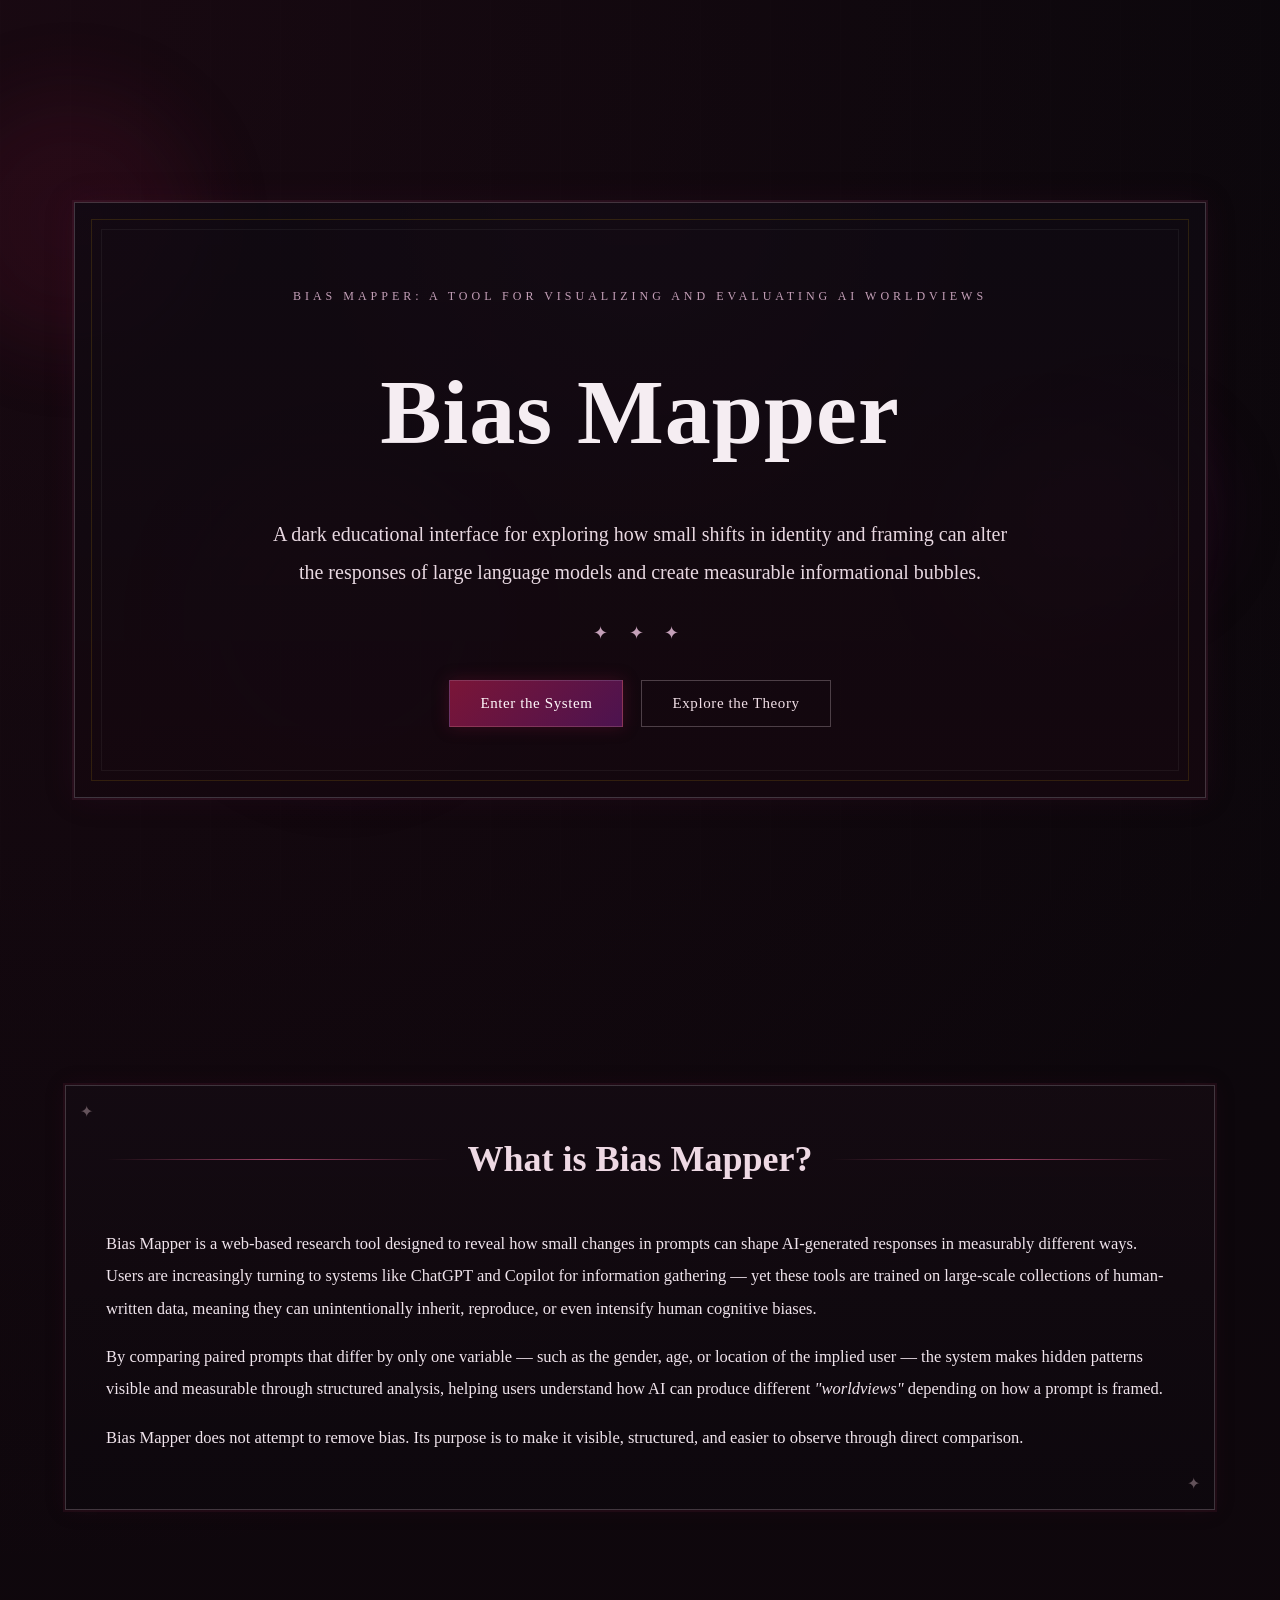
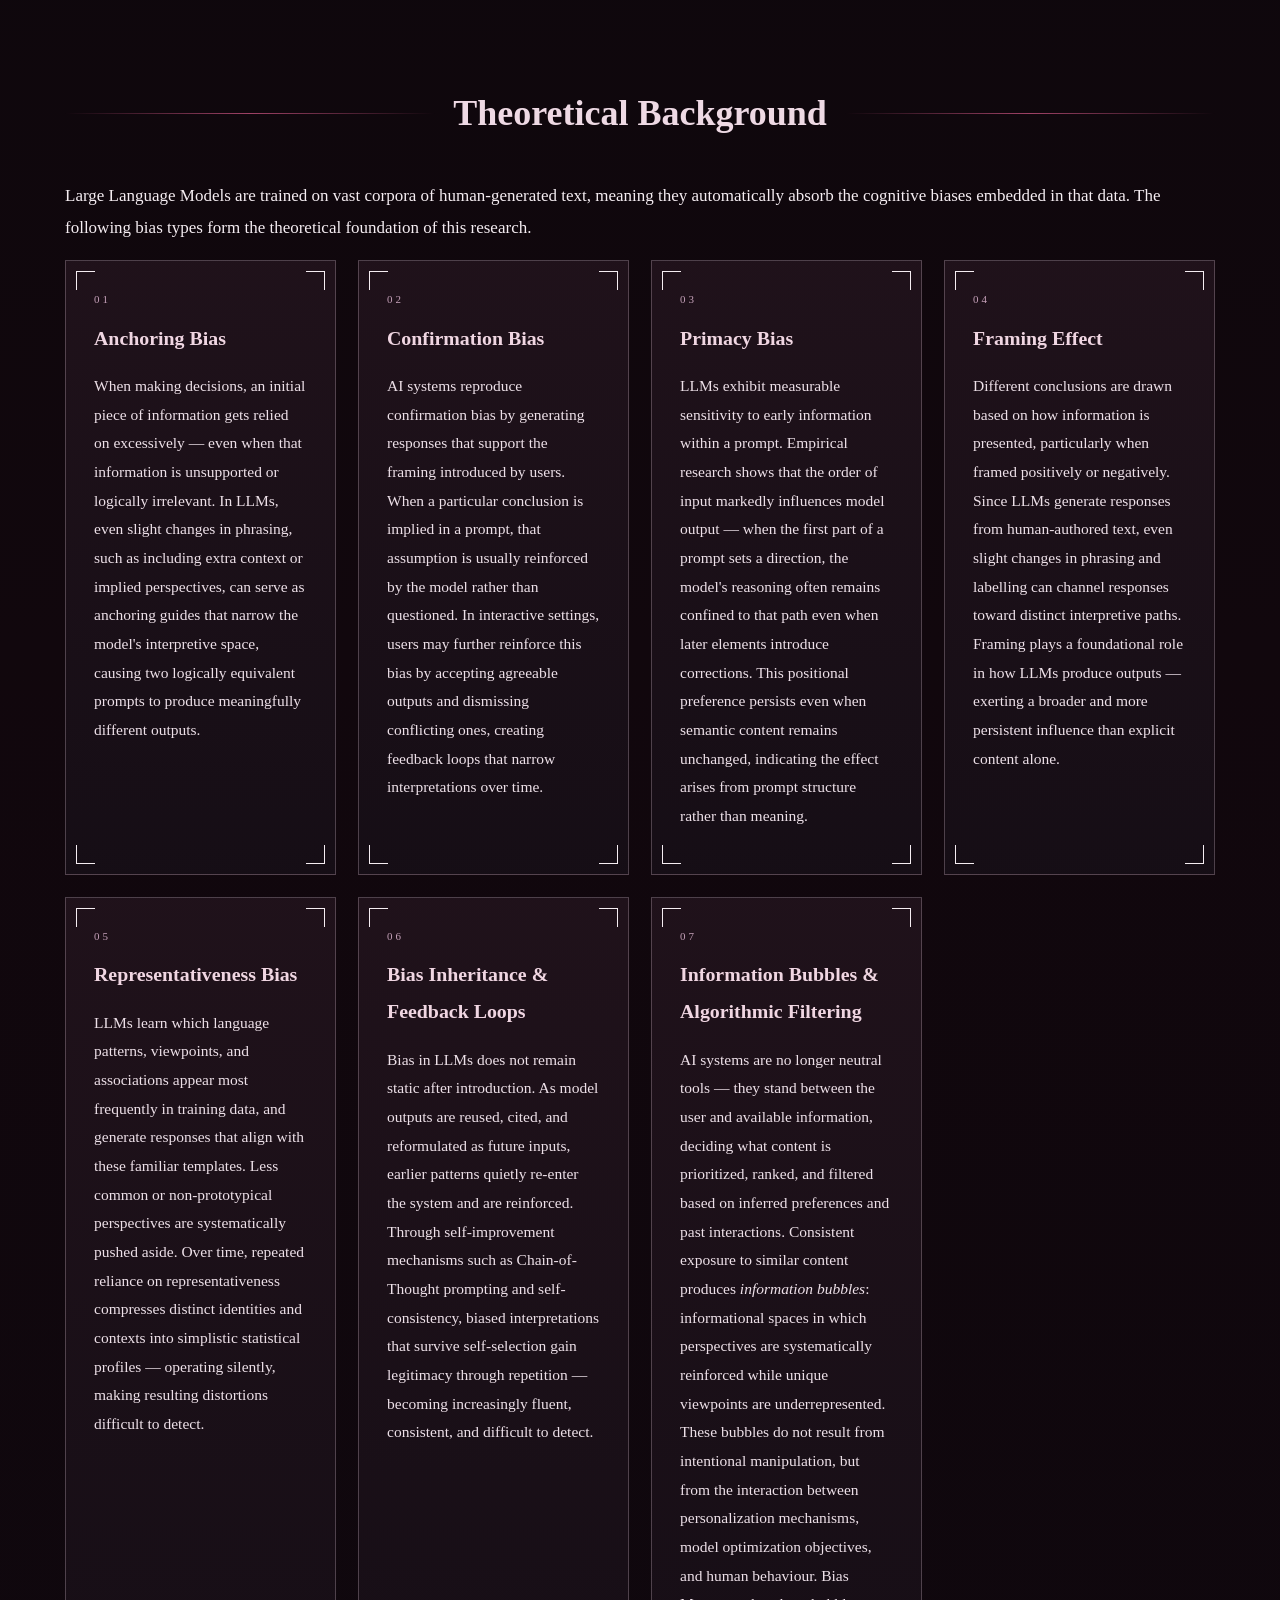
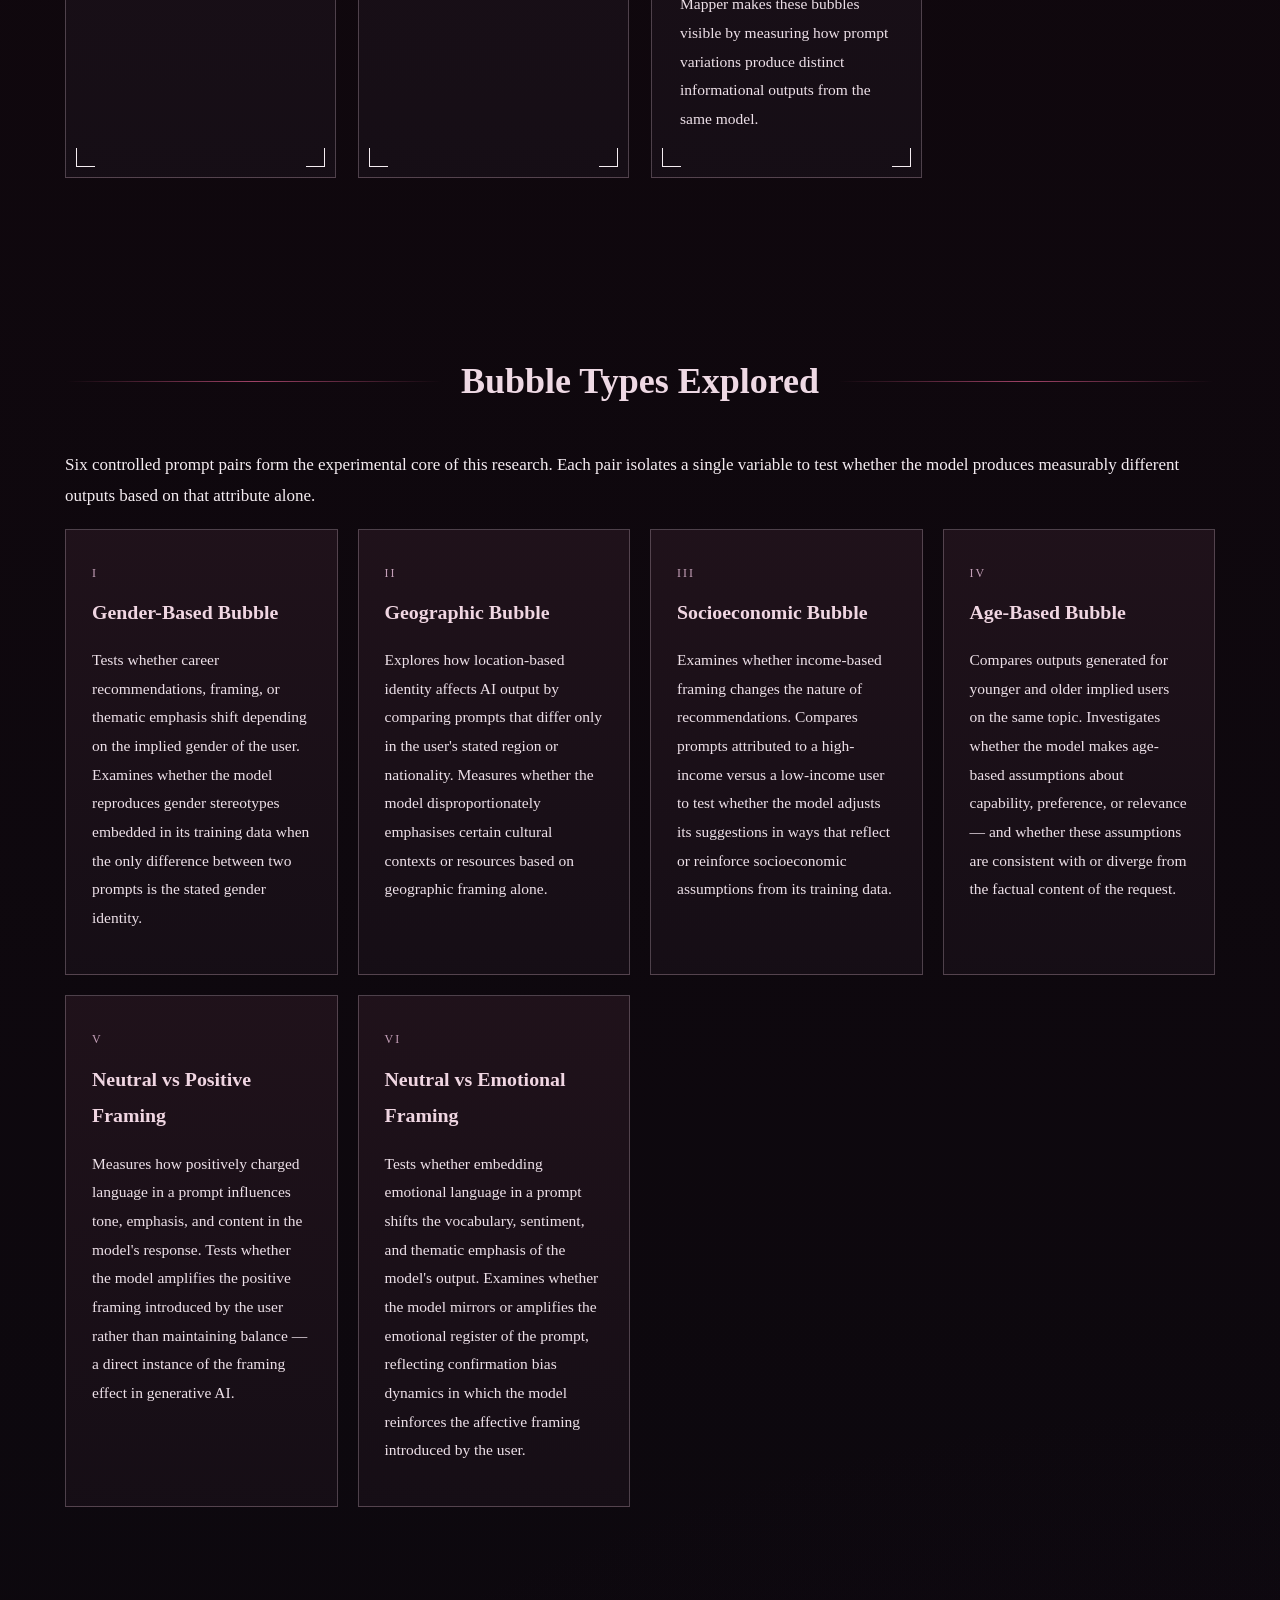
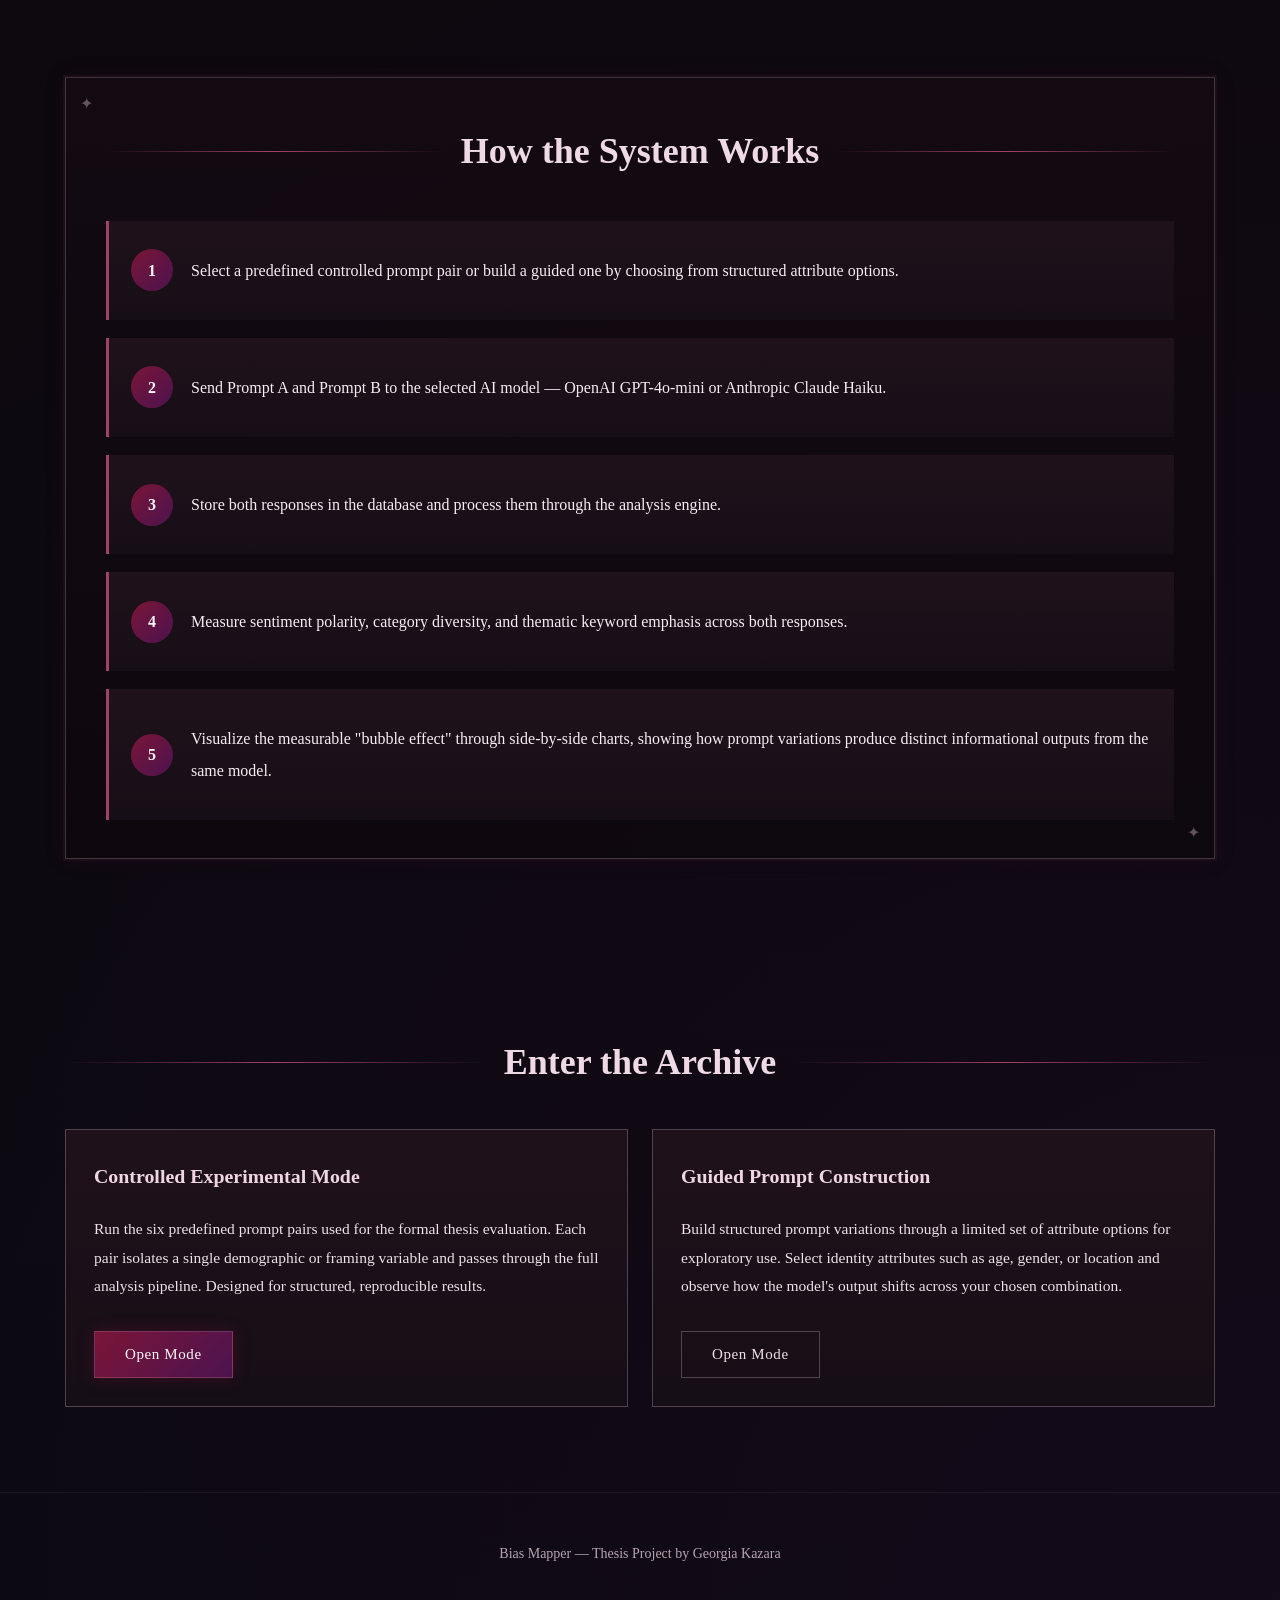
==== frontend/index.html @ c76dc263 "Frontend implementation complete Built the full frontend of Bias Mapper over several weeks before ba" ====
<!DOCTYPE html>
<html lang="en">

<head>
    <meta charset="UTF-8">
    <title>Bias Mapper</title>
    <link rel="stylesheet" href="style.css">
</head>

<body>

    <!-- DECORATIVE BACKGROUND ELEMENTS -->
    <div class="orb orb1"></div>
    <div class="orb orb2"></div>
    <div class="orb orb3"></div>
    <div class="orb orb4"></div>
    <div class="background-veil"></div>


    <!-- HERO SECTION -->
    <section class="hero">
        <div class="hero-frame">
            <p class="mini-title">Bias Mapper: A Tool for Visualizing and Evaluating AI Worldviews</p>
            <h1>Bias Mapper</h1>
            <p class="subtitle">
                A dark educational interface for exploring how small shifts in identity and framing
                can alter the responses of large language models and create measurable informational bubbles.
            </p>
            <div class="hero-divider">✦ ✦ ✦</div>
            <div class="hero-buttons">
                <button class="main-btn" onclick="document.getElementById('enter').scrollIntoView({behavior:'smooth'})">Enter the System</button>
                <button class="secondary-btn" onclick="document.getElementById('theory').scrollIntoView({behavior:'smooth'})">Explore the Theory</button>
            </div>
        </div>
    </section>


    <!-- INTRODUCTION SECTION -->
    <section class="section">
        <div class="ornate-panel">
            <div class="section-header">
                <span class="section-line"></span>
                <h2>What is Bias Mapper?</h2>
                <span class="section-line"></span>
            </div>
            <p>
                Bias Mapper is a web-based research tool designed to reveal how small changes in prompts
                can shape AI-generated responses in measurably different ways. Users are increasingly
                turning to systems like ChatGPT and Copilot for information gathering — yet these tools
                are trained on large-scale collections of human-written data, meaning they can
                unintentionally inherit, reproduce, or even intensify human cognitive biases.
            </p>
            <p>
                By comparing paired prompts that differ by only one variable — such as the gender,
                age, or location of the implied user — the system makes hidden patterns visible and
                measurable through structured analysis, helping users understand how AI can produce
                different <em>"worldviews"</em> depending on how a prompt is framed.
            </p>
            <p>
                Bias Mapper does not attempt to remove bias. Its purpose is to make it visible,
                structured, and easier to observe through direct comparison.
            </p>
        </div>
    </section>


    <!-- THEORY SECTION -->
    <section class="section" id="theory">

        <div class="section-header">
            <span class="section-line"></span>
            <h2>Theoretical Background</h2>
            <span class="section-line"></span>
        </div>

        <p class="theory-intro">
            Large Language Models are trained on vast corpora of human-generated text, meaning they
            automatically absorb the cognitive biases embedded in that data. The following bias types
            form the theoretical foundation of this research.
        </p>

        <div class="card-container bias-grid">

            <div class="theory-card">
                <div class="card-corner top-left"></div>
                <div class="card-corner top-right"></div>
                <div class="card-corner bottom-left"></div>
                <div class="card-corner bottom-right"></div>
                <div class="card-tag">01</div>
                <h3>Anchoring Bias</h3>
                <p>
                    When making decisions, an initial piece of information gets relied on excessively —
                    even when that information is unsupported or logically irrelevant. In LLMs, even
                    slight changes in phrasing, such as including extra context or implied perspectives,
                    can serve as anchoring guides that narrow the model's interpretive space, causing
                    two logically equivalent prompts to produce meaningfully different outputs.
                </p>
            </div>

            <div class="theory-card">
                <div class="card-corner top-left"></div>
                <div class="card-corner top-right"></div>
                <div class="card-corner bottom-left"></div>
                <div class="card-corner bottom-right"></div>
                <div class="card-tag">02</div>
                <h3>Confirmation Bias</h3>
                <p>
                    AI systems reproduce confirmation bias by generating responses that support the
                    framing introduced by users. When a particular conclusion is implied in a prompt,
                    that assumption is usually reinforced by the model rather than questioned. In
                    interactive settings, users may further reinforce this bias by accepting agreeable
                    outputs and dismissing conflicting ones, creating feedback loops that narrow
                    interpretations over time.
                </p>
            </div>

            <div class="theory-card">
                <div class="card-corner top-left"></div>
                <div class="card-corner top-right"></div>
                <div class="card-corner bottom-left"></div>
                <div class="card-corner bottom-right"></div>
                <div class="card-tag">03</div>
                <h3>Primacy Bias</h3>
                <p>
                    LLMs exhibit measurable sensitivity to early information within a prompt. Empirical
                    research shows that the order of input markedly influences model output — when the
                    first part of a prompt sets a direction, the model's reasoning often remains confined
                    to that path even when later elements introduce corrections. This positional
                    preference persists even when semantic content remains unchanged, indicating the
                    effect arises from prompt structure rather than meaning.
                </p>
            </div>

            <div class="theory-card">
                <div class="card-corner top-left"></div>
                <div class="card-corner top-right"></div>
                <div class="card-corner bottom-left"></div>
                <div class="card-corner bottom-right"></div>
                <div class="card-tag">04</div>
                <h3>Framing Effect</h3>
                <p>
                    Different conclusions are drawn based on how information is presented, particularly
                    when framed positively or negatively. Since LLMs generate responses from
                    human-authored text, even slight changes in phrasing and labelling can channel
                    responses toward distinct interpretive paths. Framing plays a foundational role in
                    how LLMs produce outputs — exerting a broader and more persistent influence than
                    explicit content alone.
                </p>
            </div>

            <div class="theory-card">
                <div class="card-corner top-left"></div>
                <div class="card-corner top-right"></div>
                <div class="card-corner bottom-left"></div>
                <div class="card-corner bottom-right"></div>
                <div class="card-tag">05</div>
                <h3>Representativeness Bias</h3>
                <p>
                    LLMs learn which language patterns, viewpoints, and associations appear most
                    frequently in training data, and generate responses that align with these familiar
                    templates. Less common or non-prototypical perspectives are systematically pushed
                    aside. Over time, repeated reliance on representativeness compresses distinct
                    identities and contexts into simplistic statistical profiles — operating silently,
                    making resulting distortions difficult to detect.
                </p>
            </div>

            <div class="theory-card">
                <div class="card-corner top-left"></div>
                <div class="card-corner top-right"></div>
                <div class="card-corner bottom-left"></div>
                <div class="card-corner bottom-right"></div>
                <div class="card-tag">06</div>
                <h3>Bias Inheritance &amp; Feedback Loops</h3>
                <p>
                    Bias in LLMs does not remain static after introduction. As model outputs are
                    reused, cited, and reformulated as future inputs, earlier patterns quietly
                    re-enter the system and are reinforced. Through self-improvement mechanisms
                    such as Chain-of-Thought prompting and self-consistency, biased interpretations
                    that survive self-selection gain legitimacy through repetition — becoming
                    increasingly fluent, consistent, and difficult to detect.
                </p>
            </div>

            <div class="theory-card theory-card-wide">
                <div class="card-corner top-left"></div>
                <div class="card-corner top-right"></div>
                <div class="card-corner bottom-left"></div>
                <div class="card-corner bottom-right"></div>
                <div class="card-tag">07</div>
                <h3>Information Bubbles &amp; Algorithmic Filtering</h3>
                <p>
                    AI systems are no longer neutral tools — they stand between the user and available
                    information, deciding what content is prioritized, ranked, and filtered based on
                    inferred preferences and past interactions. Consistent exposure to similar content
                    produces <em>information bubbles</em>: informational spaces in which perspectives
                    are systematically reinforced while unique viewpoints are underrepresented. These
                    bubbles do not result from intentional manipulation, but from the interaction
                    between personalization mechanisms, model optimization objectives, and human
                    behaviour. Bias Mapper makes these bubbles visible by measuring how prompt
                    variations produce distinct informational outputs from the same model.
                </p>
            </div>

        </div>
    </section>


    <!-- BUBBLE TYPES SECTION -->
    <section class="section">

        <div class="section-header">
            <span class="section-line"></span>
            <h2>Bubble Types Explored</h2>
            <span class="section-line"></span>
        </div>

        <p class="theory-intro">
            Six controlled prompt pairs form the experimental core of this research. Each pair isolates
            a single variable to test whether the model produces measurably different outputs based on
            that attribute alone.
        </p>

        <div class="bubble-grid">

            <div class="bubble-card">
                <span class="bubble-label">I</span>
                <h3>Gender-Based Bubble</h3>
                <p>
                    Tests whether career recommendations, framing, or thematic emphasis shift
                    depending on the implied gender of the user. Examines whether the model
                    reproduces gender stereotypes embedded in its training data when the only
                    difference between two prompts is the stated gender identity.
                </p>
            </div>

            <div class="bubble-card">
                <span class="bubble-label">II</span>
                <h3>Geographic Bubble</h3>
                <p>
                    Explores how location-based identity affects AI output by comparing prompts
                    that differ only in the user's stated region or nationality. Measures whether
                    the model disproportionately emphasises certain cultural contexts or resources
                    based on geographic framing alone.
                </p>
            </div>

            <div class="bubble-card">
                <span class="bubble-label">III</span>
                <h3>Socioeconomic Bubble</h3>
                <p>
                    Examines whether income-based framing changes the nature of recommendations.
                    Compares prompts attributed to a high-income versus a low-income user to test
                    whether the model adjusts its suggestions in ways that reflect or reinforce
                    socioeconomic assumptions from its training data.
                </p>
            </div>

            <div class="bubble-card">
                <span class="bubble-label">IV</span>
                <h3>Age-Based Bubble</h3>
                <p>
                    Compares outputs generated for younger and older implied users on the same
                    topic. Investigates whether the model makes age-based assumptions about
                    capability, preference, or relevance — and whether these assumptions are
                    consistent with or diverge from the factual content of the request.
                </p>
            </div>

            <div class="bubble-card">
                <span class="bubble-label">V</span>
                <h3>Neutral vs Positive Framing</h3>
                <p>
                    Measures how positively charged language in a prompt influences tone, emphasis,
                    and content in the model's response. Tests whether the model amplifies the
                    positive framing introduced by the user rather than maintaining balance —
                    a direct instance of the framing effect in generative AI.
                </p>
            </div>

            <div class="bubble-card">
                <span class="bubble-label">VI</span>
                <h3>Neutral vs Emotional Framing</h3>
                <p>
                    Tests whether embedding emotional language in a prompt shifts the vocabulary,
                    sentiment, and thematic emphasis of the model's output. Examines whether the
                    model mirrors or amplifies the emotional register of the prompt, reflecting
                    confirmation bias dynamics in which the model reinforces the affective
                    framing introduced by the user.
                </p>
            </div>

        </div>
    </section>


    <!-- PROCESS SECTION -->
    <section class="section">
        <div class="ornate-panel">
            <div class="section-header">
                <span class="section-line"></span>
                <h2>How the System Works</h2>
                <span class="section-line"></span>
            </div>
            <div class="process-timeline">
                <div class="process-step">
                    <div class="step-number">1</div>
                    <p>Select a predefined controlled prompt pair or build a guided one by choosing from structured attribute options.</p>
                </div>
                <div class="process-step">
                    <div class="step-number">2</div>
                    <p>Send Prompt A and Prompt B to the selected AI model — OpenAI GPT-4o-mini or Anthropic Claude Haiku.</p>
                </div>
                <div class="process-step">
                    <div class="step-number">3</div>
                    <p>Store both responses in the database and process them through the analysis engine.</p>
                </div>
                <div class="process-step">
                    <div class="step-number">4</div>
                    <p>Measure sentiment polarity, category diversity, and thematic keyword emphasis across both responses.</p>
                </div>
                <div class="process-step">
                    <div class="step-number">5</div>
                    <p>Visualize the measurable "bubble effect" through side-by-side charts, showing how prompt variations produce distinct informational outputs from the same model.</p>
                </div>
            </div>
        </div>
    </section>


    <!-- ENTRY SECTION -->
    <section class="section" id="enter">

        <div class="section-header">
            <span class="section-line"></span>
            <h2>Enter the Archive</h2>
            <span class="section-line"></span>
        </div>

        <div class="mode-cards">

            <div class="mode-card">
                <h3>Controlled Experimental Mode</h3>
                <p>
                    Run the six predefined prompt pairs used for the formal thesis evaluation.
                    Each pair isolates a single demographic or framing variable and passes through
                    the full analysis pipeline. Designed for structured, reproducible results.
                </p>
                <button class="main-btn small-btn" onclick="window.location.href='controlled-mode.html'">Open Mode</button>
            </div>

            <div class="mode-card">
                <h3>Guided Prompt Construction</h3>
                <p>
                    Build structured prompt variations through a limited set of attribute options
                    for exploratory use. Select identity attributes such as age, gender, or location
                    and observe how the model's output shifts across your chosen combination.
                </p>
                <button class="secondary-btn small-btn" onclick="window.location.href='guided-mode.html'">Open Mode</button>
            </div>

        </div>
    </section>


    <!-- FOOTER -->
    <footer class="footer">
        <p>Bias Mapper — Thesis Project by Georgia Kazara</p>
    </footer>

</body>
</html>
---- frontend/style.css ----
/*
    Georgia Kazara
    Reg. No. 20222216
    Thesis Bias Mapper: style.css
    --------------------------
*/


/* ROOT VARIABLES — purple homepage theme (default)
   controlled and guided pages override these with their own colour blocks below
_______________________________________________________________________________________________________________*/

:root {
    --bg-gradient:
        radial-gradient(circle at top left, rgba(95, 18, 47, 0.18), transparent 24%),
        radial-gradient(circle at bottom right, rgba(62, 16, 74, 0.18), transparent 28%),
        linear-gradient(180deg, #09070b, #11070d 35%, #0a090f 100%);

    --orb1-color:        #7a1537;
    --orb2-color:        #4c134f;
    --orb3-color:        #2d1238;
    --orb4-color:        #5f1d33;

    --text-main:         #f5edf2;
    --text-secondary:    #e8d8e1;
    --text-muted:        #c4a0b8;
    --text-faint:        #b8a4af;

    --accent:            #9f4266;
    --accent-dark:       #7a1537;
    --accent-deep:       #4c134f;

    --hero-bg:
        linear-gradient(rgba(15, 10, 18, 0.82), rgba(21, 8, 15, 0.9)),
        radial-gradient(circle at top, rgba(126, 34, 79, 0.18), transparent 45%);
    --hero-border:       rgba(233, 213, 225, 0.22);
    --hero-shadow:       rgba(76, 29, 53, 0.35);
    --hero-glow:         rgba(83, 20, 52, 0.16);
    --hero-inner-border: rgba(234, 179, 8, 0.14);

    --panel-bg:
        linear-gradient(rgba(20, 11, 18, 0.92), rgba(14, 8, 14, 0.95));
    --panel-border:      rgba(233, 213, 225, 0.22);
    --panel-shadow:      rgba(86, 24, 48, 0.22);
    --panel-glow:        rgba(64, 18, 36, 0.16);
    --panel-text:        #f0e4ec;
    --panel-ornament:    rgba(255, 222, 232, 0.35);

    --card-bg:
        linear-gradient(180deg, rgba(32, 18, 27, 0.98), rgba(22, 14, 22, 0.98));
    --card-border:       rgba(221, 198, 211, 0.28);
    --card-text:         #ede0e8;
    --card-heading:      #f0d6e2;

    --btn-main-bg:       linear-gradient(135deg, #7a1537, #4c134f);
    --btn-main-color:    #fff7fa;
    --btn-main-border:   rgba(255, 223, 231, 0.16);
    --btn-main-shadow:   rgba(122, 21, 55, 0.35);
    --btn-main-hover:    rgba(122, 21, 55, 0.42);
    --btn-sec-color:     #f1dfe7;
    --btn-sec-border:    rgba(241, 223, 231, 0.26);

    --section-heading:   #eed9e4;
    --section-line:      #9f4266;

    --response-bg:
        linear-gradient(180deg, rgba(23, 14, 20, 0.96), rgba(16, 11, 19, 0.96));
    --response-border:   rgba(221, 198, 211, 0.14);
    --response-shadow:   rgba(64, 18, 36, 0.14);
    --response-heading:  #f0d6e2;
    --placeholder-text:  #d5c7cf;

    --metric-bg:
        linear-gradient(180deg, rgba(34, 14, 26, 0.96), rgba(17, 10, 16, 0.96));
    --metric-border:     rgba(226, 200, 211, 0.12);
    --metric-heading:    #f2dfe7;
    --metric-note:       #d3c5cd;
    --metric-hover:      rgba(94, 23, 48, 0.18);
    --metric-accent:     #9f4266;
    --metric-value:      #f8e9ef;
    --metric-glow:       rgba(122, 21, 55, 0.22);

    --chart-bg:
        linear-gradient(180deg, rgba(20, 11, 18, 0.92), rgba(14, 8, 14, 0.95));
    --chart-border:      rgba(233, 213, 225, 0.16);
    --chart-shadow:      rgba(86, 24, 48, 0.22);
    --chart-glow:        rgba(64, 18, 36, 0.14);
    --chart-heading:     #eed9e4;
    --chart-ph-border:   rgba(241, 223, 231, 0.2);
    --chart-ph-bg:       rgba(255, 245, 249, 0.02);
    --chart-ph-text:     #c7b5be;

    --footer-border:     rgba(255, 240, 244, 0.06);
    --footer-text:       #b8a4af;

    --form-label:        #eed9e4;
    --form-select-bg:    rgba(25, 12, 19, 0.94);
    --form-select-color: #f3e7ee;
    --form-select-border:rgba(228, 205, 215, 0.18);

    --prompt-bg:         rgba(15, 8, 13, 0.95);
    --prompt-border:     rgba(220, 190, 208, 0.2);
    --prompt-accent:     #8f365a;
    --prompt-text:       #c9b0bf;
    --prompt-label:      #e8ccd8;

    --step-label:        #c084a0;
    --metric-ab-label:   #c084a0;
    --metric-ab-value:   #f8e9ef;

    --identity-card-bg:      rgba(20, 10, 16, 0.95);
    --identity-card-border:  rgba(220, 190, 208, 0.18);
    --identity-card-sel-bg:  rgba(80, 20, 45, 0.35);
    --identity-card-sel-brd: rgba(158, 66, 102, 0.8);
    --identity-card-sel-shd: rgba(122, 21, 55, 0.25);
    --identity-card-heading: #f0d6e2;
    --identity-card-hover:   rgba(200, 150, 175, 0.35);

    --sub-option-color:      #d5beca;
    --sub-option-accent:     #9e4266;

    --pill-bg:               rgba(20, 10, 16, 0.9);
    --pill-border:           rgba(220, 190, 208, 0.22);
    --pill-color:            #d5beca;
    --pill-hover-border:     rgba(200, 150, 175, 0.4);
    --pill-sel-bg:           rgba(80, 20, 45, 0.35);
    --pill-sel-border:       rgba(158, 66, 102, 0.8);
    --pill-sel-color:        #f0d6e2;
    --pill-sel-shadow:       rgba(122, 21, 55, 0.2);

    --validation-color:      #f0b8c0;
    --validation-bg:         rgba(80, 10, 20, 0.6);
    --validation-border:     rgba(220, 100, 120, 0.3);
}


/* CONTROLLED MODE — Type O Negative dark forest green
   activated by adding class="controlled" to the body tag
_______________________________________________________________________________________________________________*/

body.controlled {
    --bg-gradient:
        radial-gradient(circle at top left, rgba(10, 40, 10, 0.35), transparent 30%),
        radial-gradient(circle at bottom right, rgba(5, 25, 5, 0.35), transparent 30%),
        linear-gradient(180deg, #050d05, #070f06 40%, #060d04 100%);

    --orb1-color:        #0d3b0d;
    --orb2-color:        #1a4d1a;
    --orb3-color:        #0a2e0a;
    --orb4-color:        #163816;

    --text-main:         #d4e8d4;
    --text-secondary:    #a8c8a8;
    --text-muted:        #6aaa6a;
    --text-faint:        #4a7a4a;

    --accent:            #3a7a3a;
    --accent-dark:       #1a4d1a;
    --accent-deep:       #0d3b0d;

    --hero-bg:
        linear-gradient(rgba(5, 18, 5, 0.92), rgba(8, 22, 8, 0.96)),
        radial-gradient(circle at top, rgba(30, 80, 30, 0.18), transparent 55%);
    --hero-border:       rgba(100, 180, 100, 0.2);
    --hero-shadow:       rgba(20, 60, 20, 0.4);
    --hero-glow:         rgba(10, 40, 10, 0.3);
    --hero-inner-border: rgba(80, 160, 80, 0.1);

    --panel-bg:          linear-gradient(rgba(5, 18, 5, 0.95), rgba(8, 20, 8, 0.98));
    --panel-border:      rgba(80, 160, 80, 0.18);
    --panel-shadow:      rgba(20, 60, 20, 0.22);
    --panel-glow:        rgba(10, 40, 10, 0.18);
    --panel-text:        #c0dcc0;
    --panel-ornament:    rgba(100, 200, 100, 0.28);

    --card-bg:           linear-gradient(180deg, rgba(6, 20, 6, 0.98), rgba(8, 24, 8, 0.98));
    --card-border:       rgba(80, 160, 80, 0.18);
    --card-text:         #a8c8a8;
    --card-heading:      #b8d8b8;

    --btn-main-bg:       linear-gradient(135deg, #1a4d1a, #0d3b0d);
    --btn-main-color:    #d4f0d4;
    --btn-main-border:   rgba(100, 200, 100, 0.2);
    --btn-main-shadow:   rgba(20, 80, 20, 0.4);
    --btn-main-hover:    rgba(30, 100, 30, 0.5);
    --btn-sec-color:     #b8d8b8;
    --btn-sec-border:    rgba(100, 180, 100, 0.28);

    --section-heading:   #b8d8b8;
    --section-line:      #3a7a3a;

    --response-bg:       linear-gradient(180deg, rgba(6, 20, 6, 0.98), rgba(8, 24, 8, 0.98));
    --response-border:   rgba(80, 160, 80, 0.18);
    --response-shadow:   rgba(10, 40, 10, 0.18);
    --response-heading:  #b8d8b8;
    --placeholder-text:  #6a9a6a;

    --metric-bg:         linear-gradient(180deg, rgba(8, 26, 8, 0.98), rgba(5, 18, 5, 0.98));
    --metric-border:     rgba(60, 140, 60, 0.18);
    --metric-heading:    #a8cca8;
    --metric-note:       #6a9a6a;
    --metric-hover:      rgba(20, 70, 20, 0.25);
    --metric-accent:     #2d6b2d;
    --metric-value:      #c8e8c8;
    --metric-glow:       rgba(30, 100, 30, 0.25);

    --chart-bg:          linear-gradient(180deg, rgba(6, 20, 6, 0.95), rgba(4, 14, 4, 0.98));
    --chart-border:      rgba(80, 160, 80, 0.18);
    --chart-shadow:      rgba(20, 60, 20, 0.18);
    --chart-glow:        rgba(10, 40, 10, 0.14);
    --chart-heading:     #a8cca8;
    --chart-ph-border:   rgba(60, 140, 60, 0.25);
    --chart-ph-bg:       rgba(10, 30, 10, 0.3);
    --chart-ph-text:     #4a7a4a;

    --footer-border:     rgba(60, 140, 60, 0.1);
    --footer-text:       #4a7a4a;

    --form-label:        #b8d8b8;
    --form-select-bg:    rgba(5, 18, 5, 0.96);
    --form-select-color: #c8e4c8;
    --form-select-border:rgba(80, 160, 80, 0.22);

    --prompt-bg:         rgba(4, 14, 4, 0.97);
    --prompt-border:     rgba(80, 160, 80, 0.14);
    --prompt-accent:     #2d6b2d;
    --prompt-text:       #7aaa7a;
    --prompt-label:      #9acc9a;

    --step-label:        #4a8a4a;
    --metric-ab-label:   #4a8a4a;
    --metric-ab-value:   #c8e8c8;

    --identity-card-bg:      rgba(5, 18, 5, 0.97);
    --identity-card-border:  rgba(80, 160, 80, 0.18);
    --identity-card-sel-bg:  rgba(15, 50, 15, 0.5);
    --identity-card-sel-brd: rgba(60, 140, 60, 0.8);
    --identity-card-sel-shd: rgba(20, 80, 20, 0.3);
    --identity-card-heading: #b8d8b8;
    --identity-card-hover:   rgba(60, 140, 60, 0.3);

    --sub-option-color:      #8ab88a;
    --sub-option-accent:     #3a7a3a;

    --pill-bg:               rgba(5, 18, 5, 0.9);
    --pill-border:           rgba(80, 160, 80, 0.22);
    --pill-color:            #8ab88a;
    --pill-hover-border:     rgba(60, 140, 60, 0.45);
    --pill-sel-bg:           rgba(15, 50, 15, 0.5);
    --pill-sel-border:       rgba(60, 140, 60, 0.8);
    --pill-sel-color:        #c8e8c8;
    --pill-sel-shadow:       rgba(20, 80, 20, 0.25);

    --validation-color:      #a8d8a8;
    --validation-bg:         rgba(5, 30, 5, 0.7);
    --validation-border:     rgba(60, 140, 60, 0.3);
}


/* GUIDED MODE — dark ember and crimson orange
   activated by adding class="guided" to the body tag
_______________________________________________________________________________________________________________*/

body.guided {
    --bg-gradient:
        radial-gradient(circle at top left, rgba(60, 15, 5, 0.4), transparent 30%),
        radial-gradient(circle at bottom right, rgba(40, 10, 2, 0.4), transparent 30%),
        linear-gradient(180deg, #0d0603, #110804 40%, #0a0502 100%);

    --orb1-color:        #4a1505;
    --orb2-color:        #3d1a08;
    --orb3-color:        #2e0e03;
    --orb4-color:        #3a1206;

    --text-main:         #e8d0c0;
    --text-secondary:    #c8a888;
    --text-muted:        #c07040;
    --text-faint:        #7a4a28;

    --accent:            #8a4020;
    --accent-dark:       #6b2208;
    --accent-deep:       #4a1505;

    --hero-bg:
        linear-gradient(rgba(16, 7, 3, 0.94), rgba(20, 9, 4, 0.97)),
        radial-gradient(circle at top, rgba(90, 30, 8, 0.2), transparent 55%);
    --hero-border:       rgba(180, 90, 40, 0.2);
    --hero-shadow:       rgba(60, 20, 5, 0.4);
    --hero-glow:         rgba(40, 12, 3, 0.28);
    --hero-inner-border: rgba(160, 80, 30, 0.1);

    --panel-bg:          linear-gradient(rgba(14, 6, 2, 0.96), rgba(18, 8, 3, 0.98));
    --panel-border:      rgba(160, 80, 30, 0.2);
    --panel-shadow:      rgba(60, 20, 5, 0.2);
    --panel-glow:        rgba(40, 12, 3, 0.18);
    --panel-text:        #d4b898;
    --panel-ornament:    rgba(200, 100, 40, 0.28);

    --card-bg:           linear-gradient(180deg, rgba(16, 7, 2, 0.98), rgba(20, 9, 3, 0.98));
    --card-border:       rgba(160, 80, 30, 0.18);
    --card-text:         #c8a888;
    --card-heading:      #ddc0a0;

    --btn-main-bg:       linear-gradient(135deg, #6b2208, #4a1505);
    --btn-main-color:    #f0d8c0;
    --btn-main-border:   rgba(200, 100, 40, 0.22);
    --btn-main-shadow:   rgba(80, 25, 8, 0.45);
    --btn-main-hover:    rgba(100, 35, 10, 0.55);
    --btn-sec-color:     #d4b090;
    --btn-sec-border:    rgba(180, 90, 40, 0.28);

    --section-heading:   #ddc0a0;
    --section-line:      #8a4020;

    --response-bg:       linear-gradient(180deg, rgba(16, 7, 2, 0.98), rgba(20, 9, 3, 0.98));
    --response-border:   rgba(160, 80, 30, 0.18);
    --response-shadow:   rgba(40, 12, 3, 0.1);
    --response-heading:  #ddc0a0;
    --placeholder-text:  #8a6040;

    --metric-bg:         linear-gradient(180deg, rgba(18, 8, 3, 0.98), rgba(14, 6, 2, 0.98));
    --metric-border:     rgba(140, 65, 22, 0.18);
    --metric-heading:    #d4a880;
    --metric-note:       #8a6040;
    --metric-hover:      rgba(80, 28, 6, 0.3);
    --metric-accent:     #7a3010;
    --metric-value:      #f0d8c0;
    --metric-glow:       rgba(120, 50, 15, 0.25);

    --chart-bg:          linear-gradient(180deg, rgba(16, 7, 2, 0.96), rgba(12, 5, 1, 0.98));
    --chart-border:      rgba(160, 75, 25, 0.18);
    --chart-shadow:      rgba(55, 18, 4, 0.18);
    --chart-glow:        rgba(40, 12, 2, 0.14);
    --chart-heading:     #d4a880;
    --chart-ph-border:   rgba(140, 65, 22, 0.25);
    --chart-ph-bg:       rgba(25, 10, 3, 0.35);
    --chart-ph-text:     #7a4a28;

    --footer-border:     rgba(120, 55, 15, 0.1);
    --footer-text:       #7a4a28;

    --form-label:        #d4b090;
    --form-select-bg:    rgba(16, 6, 2, 0.97);
    --form-select-color: #e0c0a0;
    --form-select-border:rgba(160, 75, 25, 0.22);

    --prompt-bg:         rgba(14, 6, 2, 0.97);
    --prompt-border:     rgba(160, 80, 30, 0.14);
    --prompt-accent:     #7a3010;
    --prompt-text:       #a07050;
    --prompt-label:      #c09070;

    --step-label:        #a05828;
    --metric-ab-label:   #a06030;
    --metric-ab-value:   #f0d8c0;

    --identity-card-bg:      rgba(18, 7, 2, 0.97);
    --identity-card-border:  rgba(160, 80, 30, 0.18);
    --identity-card-sel-bg:  rgba(70, 22, 6, 0.4);
    --identity-card-sel-brd: rgba(180, 80, 25, 0.75);
    --identity-card-sel-shd: rgba(100, 35, 8, 0.3);
    --identity-card-heading: #e8c8a8;
    --identity-card-hover:   rgba(160, 80, 30, 0.4);

    --sub-option-color:      #c0987a;
    --sub-option-accent:     #b05020;

    --pill-bg:               rgba(18, 7, 2, 0.9);
    --pill-border:           rgba(160, 80, 30, 0.22);
    --pill-color:            #c09070;
    --pill-hover-border:     rgba(180, 90, 35, 0.45);
    --pill-sel-bg:           rgba(70, 22, 6, 0.4);
    --pill-sel-border:       rgba(180, 80, 25, 0.75);
    --pill-sel-color:        #f0d0b0;
    --pill-sel-shadow:       rgba(100, 35, 8, 0.25);

    --validation-color:      #f0a880;
    --validation-bg:         rgba(70, 18, 4, 0.7);
    --validation-border:     rgba(200, 80, 30, 0.3);
}


/* GENERAL PAGE SETTINGS
_______________________________________________________________________________________________________________*/

body {
    margin: 0;
    font-family: "Georgia", serif;
    background: var(--bg-gradient);
    color: var(--text-main);
    font-size: 17px;
    line-height: 1.85;
    overflow-x: hidden;
    position: relative;
}


/* BACKGROUND ORBS AND VEIL
_______________________________________________________________________________________________________________*/

.orb {
    position: fixed;
    border-radius: 50%;
    filter: blur(40px);
    opacity: 0.16;
    z-index: -2;
    animation: floatOrb 14s ease-in-out infinite;
}

.orb1 { width: 260px; height: 260px; background: var(--orb1-color); top: 90px; left: -60px; }
.orb2 { width: 180px; height: 180px; background: var(--orb2-color); top: 420px; right: 5%; animation-delay: 2s; }
.orb3 { width: 300px; height: 300px; background: var(--orb3-color); bottom: 130px; left: 15%; animation-delay: 4s; }
.orb4 { width: 200px; height: 200px; background: var(--orb4-color); bottom: 260px; right: 10%; animation-delay: 1s; }

.background-veil {
    position: fixed;
    inset: 0;
    background: repeating-linear-gradient(
        90deg,
        rgba(255, 255, 255, 0.008) 0px,
        rgba(255, 255, 255, 0.008) 1px,
        transparent 1px,
        transparent 70px
    );
    pointer-events: none;
    z-index: -1;
}

@keyframes floatOrb {
    0%   { transform: translateY(0px) translateX(0px); }
    50%  { transform: translateY(-20px) translateX(10px); }
    100% { transform: translateY(0px) translateX(0px); }
}


/* HERO — full height landing used on the homepage
_______________________________________________________________________________________________________________*/

.hero {
    min-height: 100vh;
    display: flex;
    align-items: center;
    justify-content: center;
    padding: 50px 24px;
}

.hero-frame {
    width: 100%;
    max-width: 1050px;
    text-align: center;
    padding: 70px 40px;
    position: relative;
    background: var(--hero-bg);
    border: 1px solid var(--hero-border);
    box-shadow: 0 0 0 2px var(--hero-shadow), 0 0 30px var(--hero-glow);
}

/* decorative inner frame lines */
.hero-frame::before,
.hero-frame::after {
    content: "";
    position: absolute;
    inset: 16px;
    border: 1px solid var(--hero-inner-border);
    pointer-events: none;
}

.hero-frame::after { inset: 26px; border-color: rgba(255, 255, 255, 0.05); }

.mini-title {
    text-transform: uppercase;
    letter-spacing: 4px;
    font-size: 12px;
    color: var(--text-muted);
    margin-bottom: 20px;
}

.hero h1 {
    font-size: 92px;
    margin: 0 0 18px 0;
    color: var(--text-main);
    letter-spacing: 1px;
}

.subtitle {
    max-width: 760px;
    margin: auto auto 26px auto;
    font-size: 20px;
    line-height: 1.9;
    color: var(--text-secondary);
}

.hero-divider { color: var(--text-muted); margin-bottom: 30px; letter-spacing: 8px; font-size: 18px; }
.hero-buttons { display: flex; justify-content: center; gap: 18px; flex-wrap: wrap; }


/* SMALLER HERO — used on internal mode pages
_______________________________________________________________________________________________________________*/

.mode-hero {
    min-height: 45vh;
    display: flex;
    align-items: center;
    justify-content: center;
    padding: 50px 24px 20px 24px;
}


/* BUTTONS
_______________________________________________________________________________________________________________*/

.main-btn,
.secondary-btn {
    padding: 14px 30px;
    font-size: 15px;
    cursor: pointer;
    transition: all 0.3s ease;
    letter-spacing: 0.6px;
    font-family: "Georgia", serif;
}

.main-btn {
    background: var(--btn-main-bg);
    color: var(--btn-main-color);
    border: 1px solid var(--btn-main-border);
    box-shadow: 0 0 16px var(--btn-main-shadow);
}

.main-btn:hover { transform: translateY(-3px); box-shadow: 0 0 24px var(--btn-main-hover); }

.secondary-btn {
    background: transparent;
    color: var(--btn-sec-color);
    border: 1px solid var(--btn-sec-border);
}

.secondary-btn:hover { transform: translateY(-3px); background: rgba(255, 245, 249, 0.04); }

.small-btn { margin-top: 14px; width: fit-content; }


/* GENERAL SECTION LAYOUT
_______________________________________________________________________________________________________________*/

.section { max-width: 1150px; margin: auto; padding: 85px 24px; }

.section-header { display: flex; align-items: center; gap: 18px; margin-bottom: 34px; }

.section-header h2 { font-size: 36px; color: var(--section-heading); margin: 0; white-space: nowrap; }

.section-line {
    height: 1px;
    background: linear-gradient(to right, transparent, var(--section-line), transparent);
    flex: 1;
}


/* ORNATE PANELS
_______________________________________________________________________________________________________________*/

.ornate-panel {
    background: var(--panel-bg);
    border: 1px solid var(--panel-border);
    box-shadow: 0 0 0 2px var(--panel-shadow), 0 0 20px var(--panel-glow);
    padding: 38px 40px;
    position: relative;
    line-height: 1.95;
    font-size: 16.5px;
    color: var(--panel-text);
}

.ornate-panel::before,
.ornate-panel::after { content: "✦"; position: absolute; color: var(--panel-ornament); font-size: 16px; }

.ornate-panel::before { top: 10px; left: 14px; }
.ornate-panel::after  { bottom: 10px; right: 14px; }


/* THEORY CARDS
_______________________________________________________________________________________________________________*/

.card-container {
    display: grid;
    grid-template-columns: repeat(auto-fit, minmax(240px, 1fr));
    gap: 22px;
}

.theory-card {
    position: relative;
    background: var(--card-bg);
    border: 1px solid var(--card-border);
    padding: 28px;
    overflow: hidden;
    transition: all 0.3s ease;
    min-height: 210px;
}

.theory-card:hover { transform: translateY(-6px); box-shadow: 0 0 22px var(--panel-glow); }
.theory-card h3    { margin-top: 0; color: var(--card-heading); margin-bottom: 14px; }
.theory-card p     { line-height: 1.85; color: var(--card-text); font-size: 15.5px; }

.card-corner  { width: 18px; height: 18px; position: absolute; border-color: var(--card-border); }
.top-left     { top: 10px; left: 10px; border-top: 1px solid; border-left: 1px solid; }
.top-right    { top: 10px; right: 10px; border-top: 1px solid; border-right: 1px solid; }
.bottom-left  { bottom: 10px; left: 10px; border-bottom: 1px solid; border-left: 1px solid; }
.bottom-right { bottom: 10px; right: 10px; border-bottom: 1px solid; border-right: 1px solid; }

.card-tag { font-size: 11px; letter-spacing: 3px; color: var(--text-muted); text-transform: uppercase; margin-bottom: 10px; }


/* BUBBLE CARDS
_______________________________________________________________________________________________________________*/

.bubble-grid {
    display: grid;
    grid-template-columns: repeat(auto-fit, minmax(235px, 1fr));
    gap: 20px;
}

.bubble-card {
    background: var(--card-bg);
    border: 1px solid var(--card-border);
    padding: 26px;
    transition: all 0.3s ease;
    position: relative;
    overflow: hidden;
}

.bubble-card:hover { transform: scale(1.03); box-shadow: 0 0 20px var(--panel-glow); }
.bubble-label      { display: inline-block; font-size: 12px; letter-spacing: 2px; color: var(--text-muted); margin-bottom: 10px; }
.bubble-card h3    { margin-top: 0; color: var(--card-heading); margin-bottom: 12px; }
.bubble-card p     { line-height: 1.85; color: var(--card-text); font-size: 15.5px; }


/* PROCESS TIMELINE
_______________________________________________________________________________________________________________*/

.process-timeline { display: flex; flex-direction: column; gap: 18px; }

.process-step {
    display: flex;
    align-items: center;
    gap: 18px;
    background: var(--card-bg);
    border-left: 3px solid var(--accent);
    padding: 18px 22px;
    font-size: 16px;
    color: var(--text-main);
}

.step-number {
    width: 42px;
    height: 42px;
    border-radius: 50%;
    background: var(--btn-main-bg);
    display: flex;
    align-items: center;
    justify-content: center;
    color: var(--btn-main-color);
    font-weight: bold;
    flex-shrink: 0;
}


/* MODE CARDS — entry section on the homepage
_______________________________________________________________________________________________________________*/

.mode-cards { display: grid; grid-template-columns: repeat(auto-fit, minmax(290px, 1fr)); gap: 24px; }

.mode-card {
    background: var(--card-bg);
    border: 1px solid var(--card-border);
    padding: 28px;
    transition: all 0.3s ease;
    position: relative;
}

.mode-card:hover { transform: translateY(-5px); box-shadow: 0 0 22px var(--panel-glow); }
.mode-card h3    { margin-top: 0; color: var(--card-heading); }
.mode-card p     { line-height: 1.85; color: var(--card-text); font-size: 15.5px; }


/* FORM ELEMENTS
_______________________________________________________________________________________________________________*/

.form-grid { display: grid; grid-template-columns: repeat(auto-fit, minmax(260px, 1fr)); gap: 24px; margin-top: 10px; }
.form-group { display: flex; flex-direction: column; gap: 10px; }
.form-group label { color: var(--form-label); font-size: 16px; letter-spacing: 0.5px; }

.form-group select {
    background: var(--form-select-bg);
    color: var(--form-select-color);
    border: 1px solid var(--form-select-border);
    padding: 14px 16px;
    font-family: "Georgia", serif;
    font-size: 15px;
}

.run-btn-wrapper { margin-top: 28px; display: flex; justify-content: center; }


/* PROMPT PREVIEW BOX
_______________________________________________________________________________________________________________*/

.prompt-preview {
    background: var(--prompt-bg);
    border: 1px solid var(--prompt-border);
    border-left: 3px solid var(--prompt-accent);
    padding: 14px 18px;
    margin-bottom: 14px;
    font-size: 14px;
    color: var(--prompt-text);
    line-height: 1.8;
    font-style: italic;
}

.prompt-preview strong {
    display: block;
    color: var(--prompt-label);
    font-style: normal;
    margin-bottom: 6px;
    font-size: 12px;
    letter-spacing: 1.5px;
    text-transform: uppercase;
}


/* RESPONSE CARDS
_______________________________________________________________________________________________________________*/

.response-grid { display: grid; grid-template-columns: repeat(auto-fit, minmax(320px, 1fr)); gap: 24px; }

.response-card {
    background: var(--response-bg);
    border: 1px solid var(--response-border);
    padding: 28px;
    min-height: 240px;
    box-shadow: 0 0 18px var(--response-shadow);
}

.response-card h3 {
    margin-top: 0;
    color: var(--response-heading);
    margin-bottom: 16px;
    border-bottom: 1px solid var(--response-border);
    padding-bottom: 12px;
}

.placeholder-text { line-height: 1.85; color: var(--placeholder-text); }

/* three-column layout with a thin vertical divider used on the controlled mode page */
.response-grid-divided { display: grid; grid-template-columns: 1fr 3px 1fr; gap: 0; align-items: stretch; }

.response-divider {
    background: linear-gradient(to bottom, transparent, var(--accent), transparent);
    margin: 20px 16px;
}


/* METRIC CARDS
_______________________________________________________________________________________________________________*/

.metric-grid { display: grid; grid-template-columns: repeat(auto-fit, minmax(240px, 1fr)); gap: 22px; }

.metric-card {
    background: var(--metric-bg);
    border: 1px solid var(--metric-border);
    padding: 28px;
    text-align: center;
    transition: all 0.3s ease;
    position: relative;
}

/* top accent line on each card */
.metric-card::before {
    content: "";
    position: absolute;
    top: 0; left: 0; right: 0;
    height: 2px;
    background: linear-gradient(to right, transparent, var(--metric-accent), transparent);
}

.metric-card:hover { transform: translateY(-4px); box-shadow: 0 0 18px var(--metric-hover); }
.metric-card h3    { margin-top: 0; color: var(--metric-heading); margin-bottom: 16px; }
.metric-note       { color: var(--metric-note); line-height: 1.7; font-size: 14px; }
.metric-value      { font-size: 38px; margin: 10px 0; color: var(--metric-value); text-shadow: 0 0 10px var(--metric-glow); }

.metric-ab         { display: flex; justify-content: center; gap: 28px; margin: 12px 0 6px 0; }
.metric-ab-item    { text-align: center; }
.metric-ab-label   { font-size: 11px; letter-spacing: 2px; color: var(--metric-ab-label); text-transform: uppercase; margin-bottom: 4px; }
.metric-ab-value   { font-size: 28px; color: var(--metric-ab-value); text-shadow: 0 0 10px var(--metric-glow); }


/* CHART BOXES
_______________________________________________________________________________________________________________*/

.chart-grid { display: grid; grid-template-columns: repeat(auto-fit, minmax(320px, 1fr)); gap: 24px; }

.chart-box {
    background: var(--chart-bg);
    border: 1px solid var(--chart-border);
    box-shadow: 0 0 0 2px var(--chart-shadow), 0 0 20px var(--chart-glow);
    padding: 24px;
}

.chart-box h3 { margin-top: 0; color: var(--chart-heading); margin-bottom: 18px; }

.chart-placeholder {
    height: 220px;
    display: flex;
    align-items: center;
    justify-content: center;
    border: 1px dashed var(--chart-ph-border);
    background: var(--chart-ph-bg);
    color: var(--chart-ph-text);
    font-style: italic;
    font-size: 14px;
}

.wide-chart { grid-column: 1 / -1; }


/* FOOTER
_______________________________________________________________________________________________________________*/

.footer {
    text-align: center;
    padding: 34px 20px 42px 20px;
    color: var(--footer-text);
    font-size: 14px;
    border-top: 1px solid var(--footer-border);
}


/* STEP LABELS — used in the guided builder steps
_______________________________________________________________________________________________________________*/

.step-label {
    font-size: 12px;
    letter-spacing: 3px;
    text-transform: uppercase;
    color: var(--step-label);
    margin-bottom: 14px;
    display: block;
}


/* IDENTITY CARDS — guided mode step 1
_______________________________________________________________________________________________________________*/

.identity-grid {
    display: grid;
    grid-template-columns: repeat(auto-fit, minmax(200px, 1fr));
    gap: 16px;
    margin-top: 10px;
}

.identity-card {
    background: var(--identity-card-bg);
    border: 1px solid var(--identity-card-border);
    padding: 22px;
    cursor: pointer;
    transition: all 0.3s ease;
}

.identity-card:hover {
    border-color: var(--identity-card-hover);
    transform: translateY(-3px);
}

.identity-card.selected {
    border-color: var(--identity-card-sel-brd);
    background: var(--identity-card-sel-bg);
    box-shadow: 0 0 18px var(--identity-card-sel-shd);
}

.identity-card h4 {
    margin: 0 0 12px 0;
    color: var(--identity-card-heading);
    font-size: 15px;
    letter-spacing: 0.5px;
}

.sub-options { display: flex; flex-direction: column; gap: 8px; }

.sub-option {
    display: flex;
    align-items: center;
    gap: 10px;
    font-size: 14px;
    color: var(--sub-option-color);
    cursor: pointer;
}

/* hide the native radio button and draw a custom one that respects the theme */
.sub-option input[type="radio"] {
    appearance: none;
    -webkit-appearance: none;
    width: 15px;
    height: 15px;
    border-radius: 50%;
    border: 1.5px solid var(--sub-option-accent);
    background: transparent;
    cursor: pointer;
    flex-shrink: 0;
    transition: all 0.2s ease;
    position: relative;
}

/* filled dot when selected */
.sub-option input[type="radio"]:checked {
    background: var(--sub-option-accent);
    box-shadow: 0 0 6px var(--identity-card-sel-shd);
}

/* inner white dot on selected state */
.sub-option input[type="radio"]:checked::after {
    content: "";
    position: absolute;
    top: 50%;
    left: 50%;
    transform: translate(-50%, -50%);
    width: 5px;
    height: 5px;
    border-radius: 50%;
    background: var(--identity-card-bg);
}


/* PILL BUTTONS — guided mode steps 2 3 4
_______________________________________________________________________________________________________________*/

.pill-selector { display: flex; flex-wrap: wrap; gap: 12px; margin-top: 10px; }

.pill {
    padding: 10px 24px;
    border: 1px solid var(--pill-border);
    background: var(--pill-bg);
    color: var(--pill-color);
    font-family: "Georgia", serif;
    font-size: 14px;
    cursor: pointer;
    transition: all 0.3s ease;
}

.pill:hover {
    border-color: var(--pill-hover-border);
    transform: translateY(-2px);
}

.pill.selected {
    border-color: var(--pill-sel-border);
    background: var(--pill-sel-bg);
    color: var(--pill-sel-color);
    box-shadow: 0 0 14px var(--pill-sel-shadow);
}


/* VALIDATION ERROR — shown when the user skips a step
_______________________________________________________________________________________________________________*/

.validation-error {
    display: none;
    font-size: 14px;
    margin-top: 14px;
    padding: 12px 16px;
    color: var(--validation-color);
    background: var(--validation-bg);
    border: 1px solid var(--validation-border);
}

.validation-error.active { display: block; }


/* RESULTS SECTIONS — hidden until Generate or Run is clicked
_______________________________________________________________________________________________________________*/

.results-section { display: none; }
.results-section.visible { display: block; }


/* PROMPT PREVIEW FADE ANIMATION — triggered on dropdown change
_______________________________________________________________________________________________________________*/

/* the flash class is added and removed by JS to create a subtle highlight effect */
@keyframes previewFlash {
    0%   { opacity: 0.3; transform: translateY(-4px); }
    100% { opacity: 1;   transform: translateY(0px); }
}

.prompt-preview.updated {
    animation: previewFlash 0.35s ease forwards;
}


/* METHODOLOGY NOTE — shown below the prompt previews
_______________________________________________________________________________________________________________*/

/* the small academic note that reinforces the controlled variable methodology */
.methodology-note {
    font-size: 12px;
    letter-spacing: 1.5px;
    text-transform: uppercase;
    color: var(--text-muted);
    text-align: center;
    margin-top: 16px;
    padding: 10px 16px;
    border-top: 1px solid var(--panel-border);
    opacity: 0.8;
}
_______________________________________________________________________________________________________________*/

/* the frame inside mode-hero needs different sizing from the homepage hero-frame */
.mode-hero-frame {
    max-width: 1050px;
    width: 100%;
    text-align: center;
    padding: 60px 40px;
    position: relative;
}

/* h1 on mode pages is slightly smaller than the 92px homepage title */
.mode-hero-frame h1 {
    font-size: 72px;
    margin: 0 0 18px 0;
    letter-spacing: 1px;
    color: var(--text-main);
}

/* subtitle on mode pages has a tighter max-width */
.mode-hero-frame .subtitle {
    max-width: 720px;
    margin: auto auto 26px auto;
    font-size: 18px;
    line-height: 1.9;
}


/* BUILDER STEPS — each step block in the guided builder
_______________________________________________________________________________________________________________*/

/* wrapper div around each step group with spacing below */
.builder-step {
    margin-bottom: 36px;
}

/* wrapper around the prompt preview boxes in the configuration panel */
.prompt-preview-wrapper {
    margin-top: 28px;
}


/* SELECTION SUMMARY PANEL — shown above generated prompts
_______________________________________________________________________________________________________________*/

/* the ornate panel that holds the summary line needs bottom margin */
.summary-panel {
    margin-bottom: 28px;
}

/* the summary text inside that panel */
.selection-summary {
    font-size: 15.5px;
    line-height: 1.85;
    margin: 0;
    color: var(--panel-text);
}


/* GENERATED PROMPT TEXT — the p tags that show the constructed prompts
_______________________________________________________________________________________________________________*/

.generated-prompt-text {
    line-height: 1.85;
    font-size: 15.5px;
    color: var(--response-heading);
}


/* RUN BUTTON WRAPPER WITH TOP SPACING — used after generated prompts
_______________________________________________________________________________________________________________*/

.run-btn-wrapper-spaced {
    margin-top: 28px;
    display: flex;
    justify-content: center;
}


/* KEYWORD METRIC CARD INNER LAYOUT
_______________________________________________________________________________________________________________*/

/* the keyword card uses a column layout instead of the default row */
.metric-ab-keywords {
    flex-direction: column;
    gap: 8px;
    align-items: center;
}

/* label row inside the keyword card */
.keyword-labels {
    font-size: 13px;
    color: var(--metric-note);
    width: 100%;
    display: flex;
    justify-content: space-between;
    padding: 0 10px;
    box-sizing: border-box;
}

/* value row inside the keyword card */
.keyword-values {
    font-size: 13px;
    color: var(--metric-heading);
    width: 100%;
    display: flex;
    justify-content: space-between;
    padding: 0 10px;
    box-sizing: border-box;
}

/* metric note with extra top spacing used on the keyword card */
.metric-note-spaced {
    margin-top: 14px;
    color: var(--metric-note);
    line-height: 1.7;
    font-size: 14px;
}


/* RESPONSIVE
_______________________________________________________________________________________________________________*/

@media (max-width: 768px) {
    .hero h1                   { font-size: 58px; }
    .subtitle                  { font-size: 18px; }
    .hero-frame                { padding: 50px 22px; }
    .section-header            { flex-direction: column; align-items: flex-start; }
    .section-line              { width: 100%; }
    .response-grid-divided     { grid-template-columns: 1fr; }
    .response-divider          { display: none; }
}
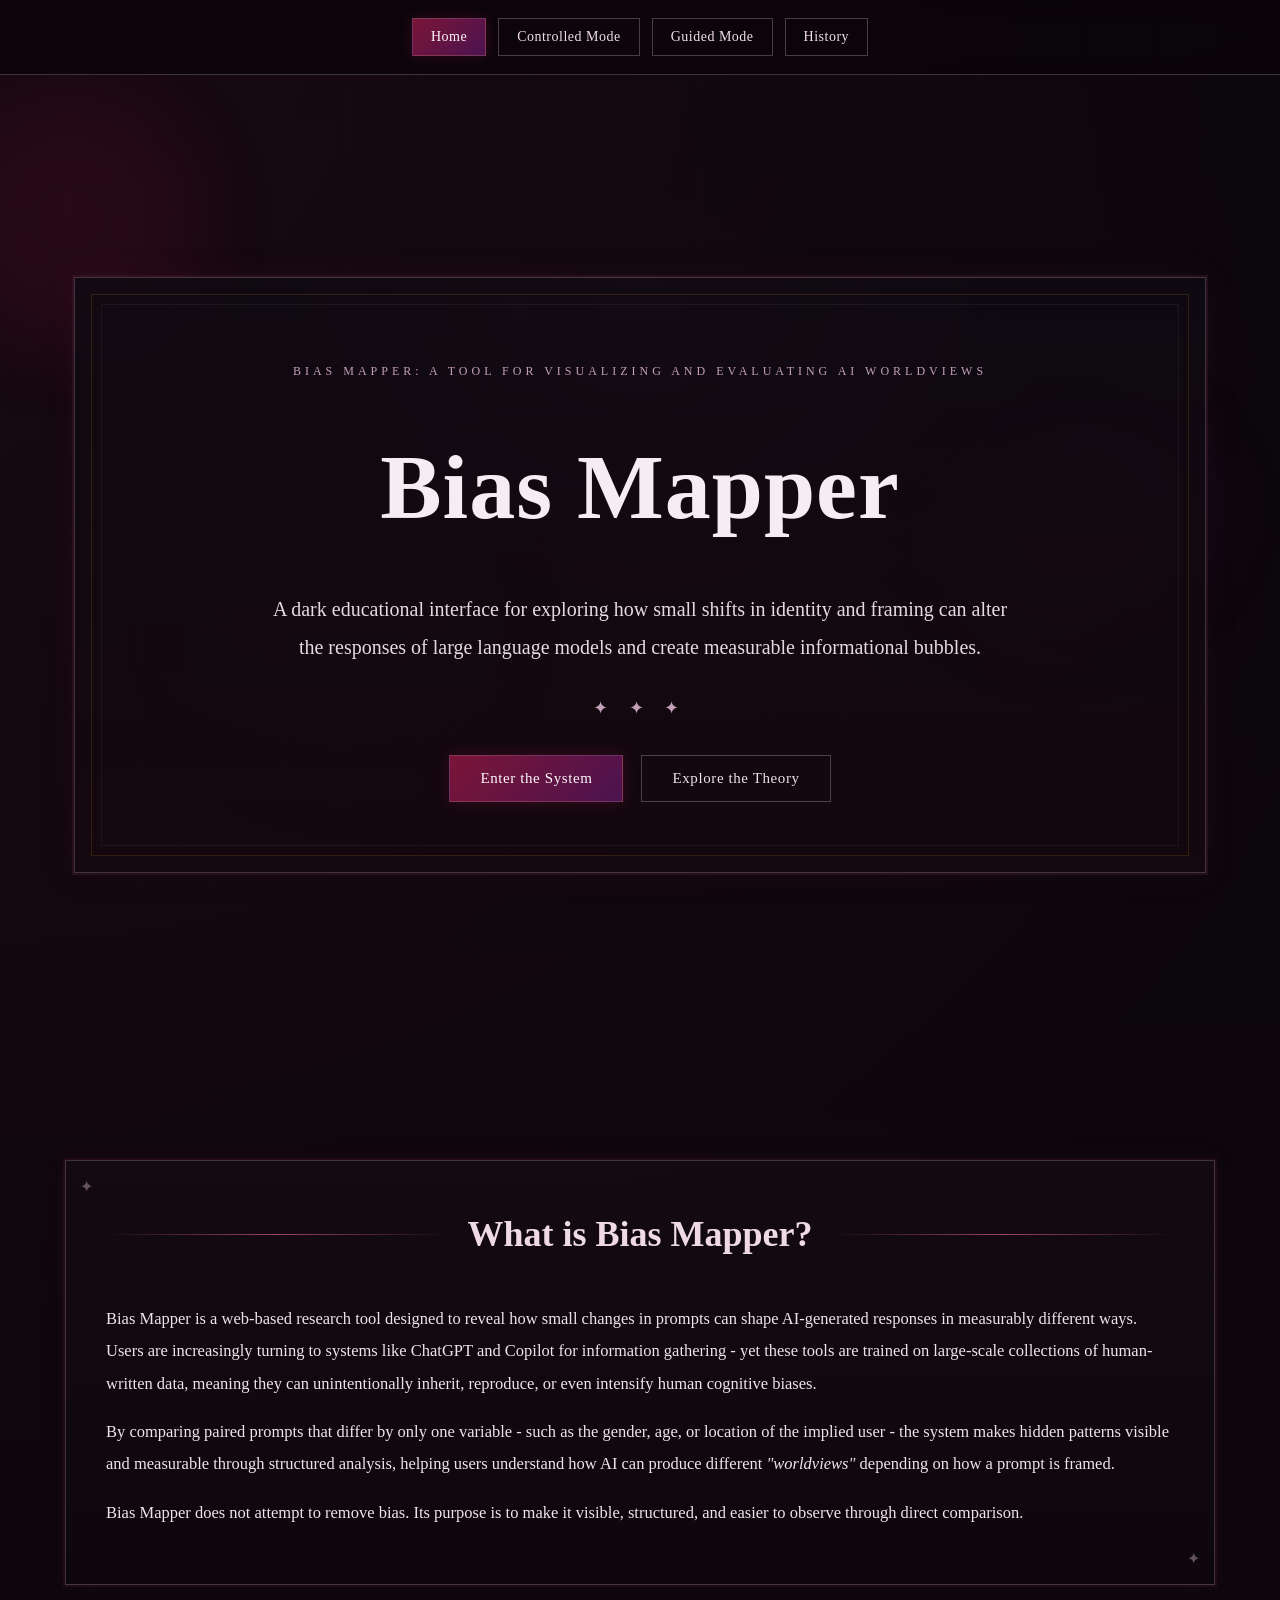
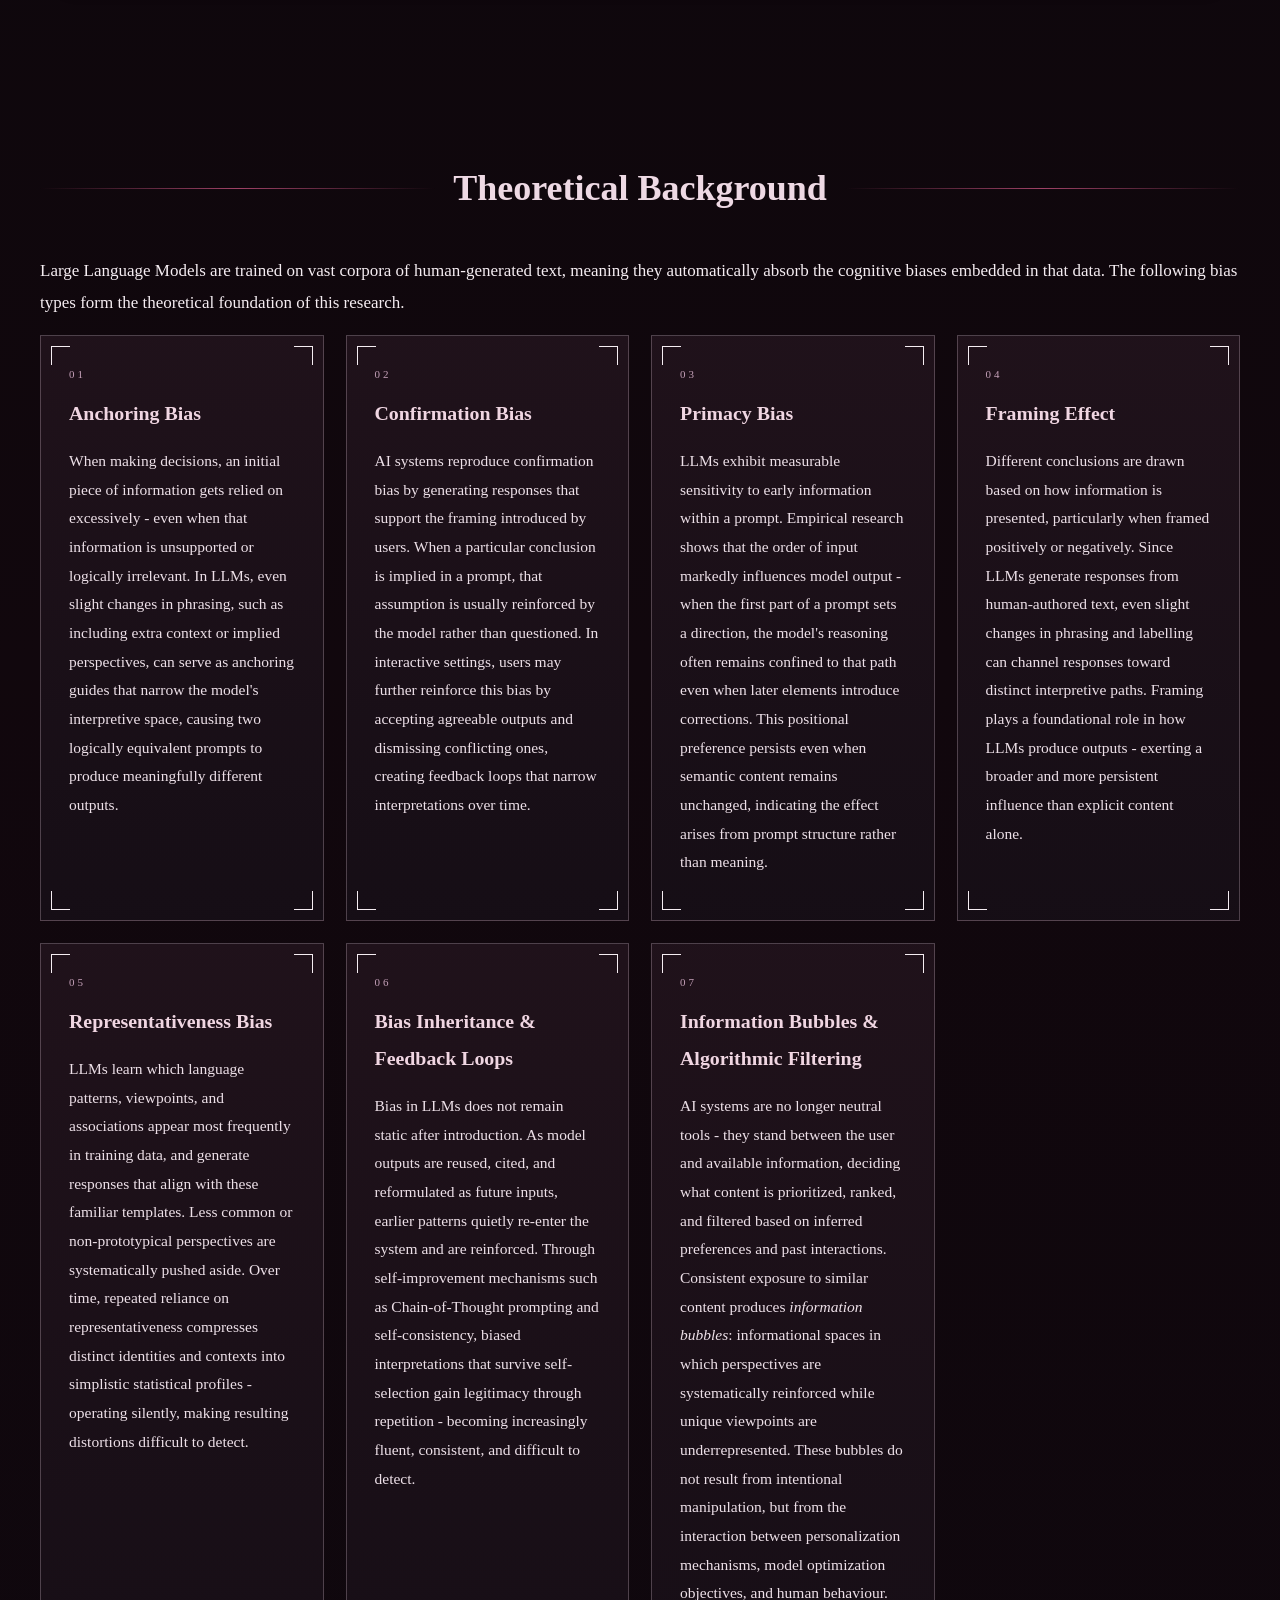
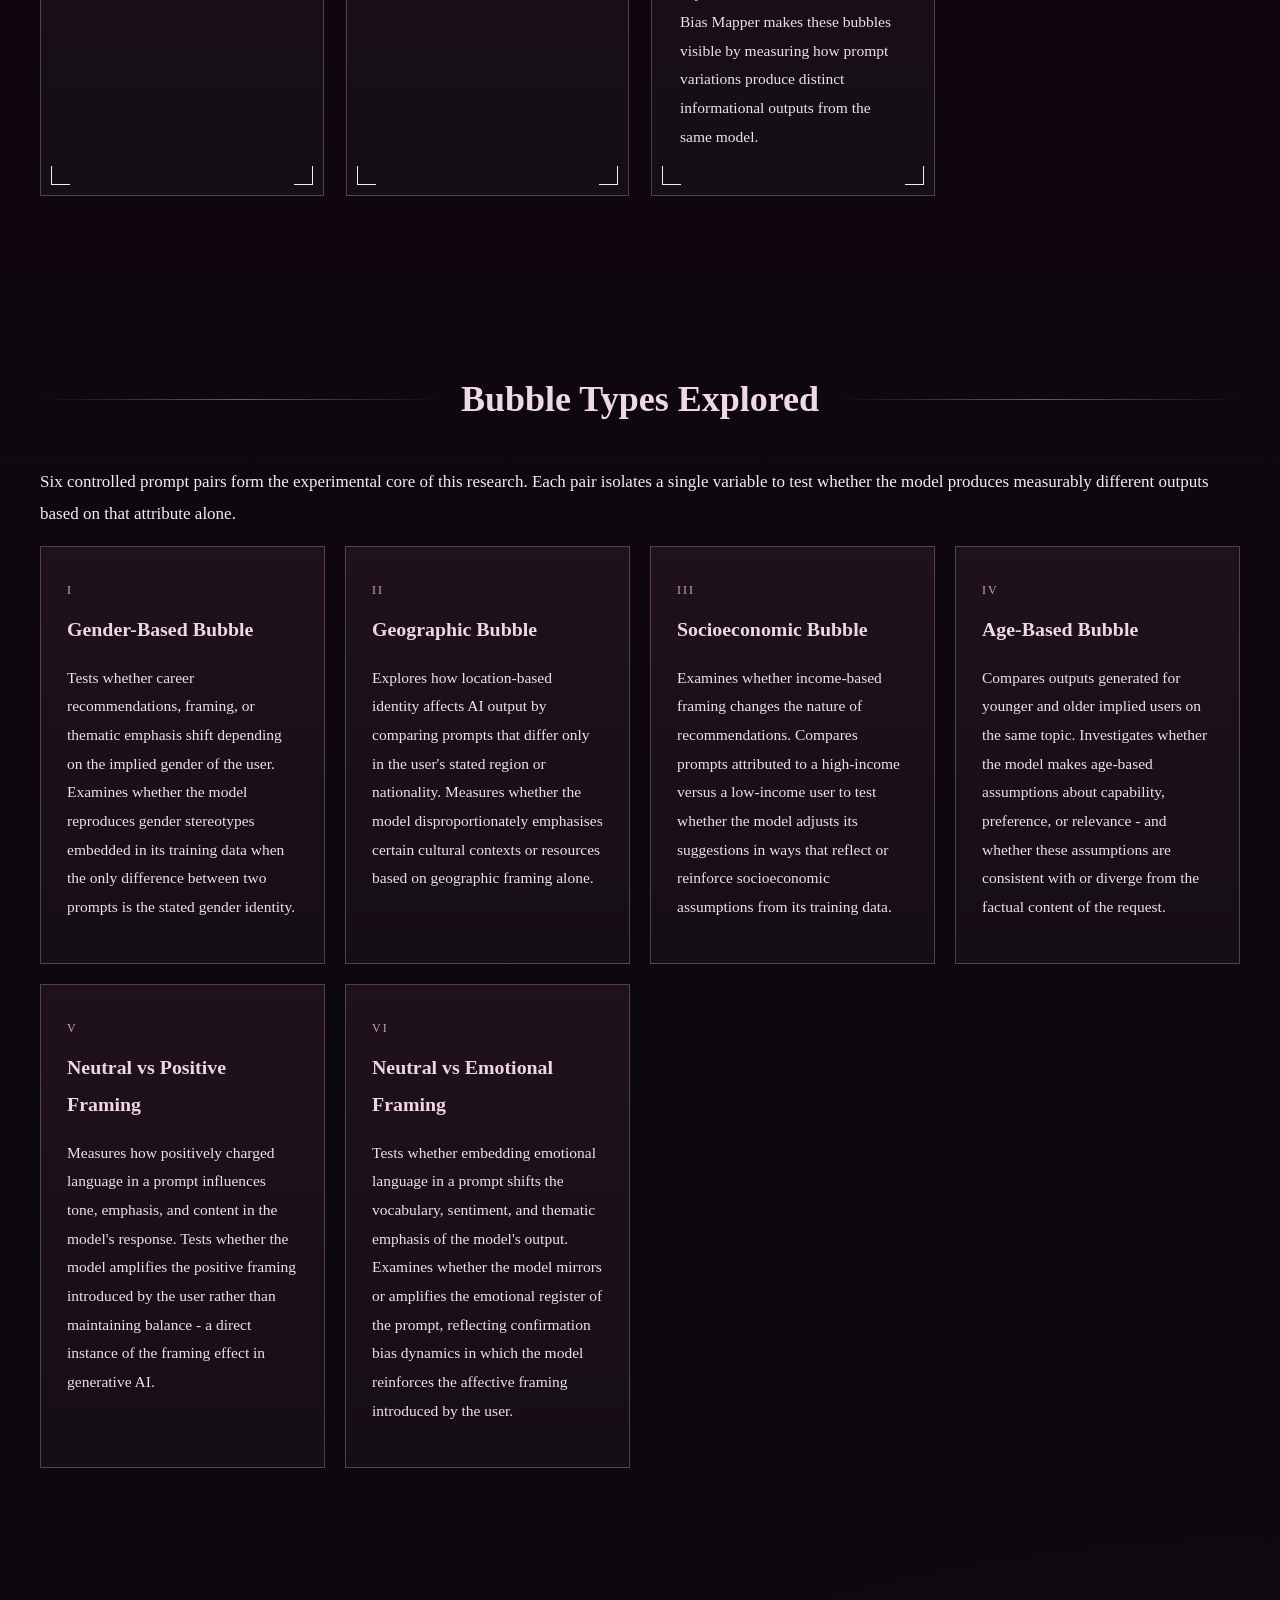
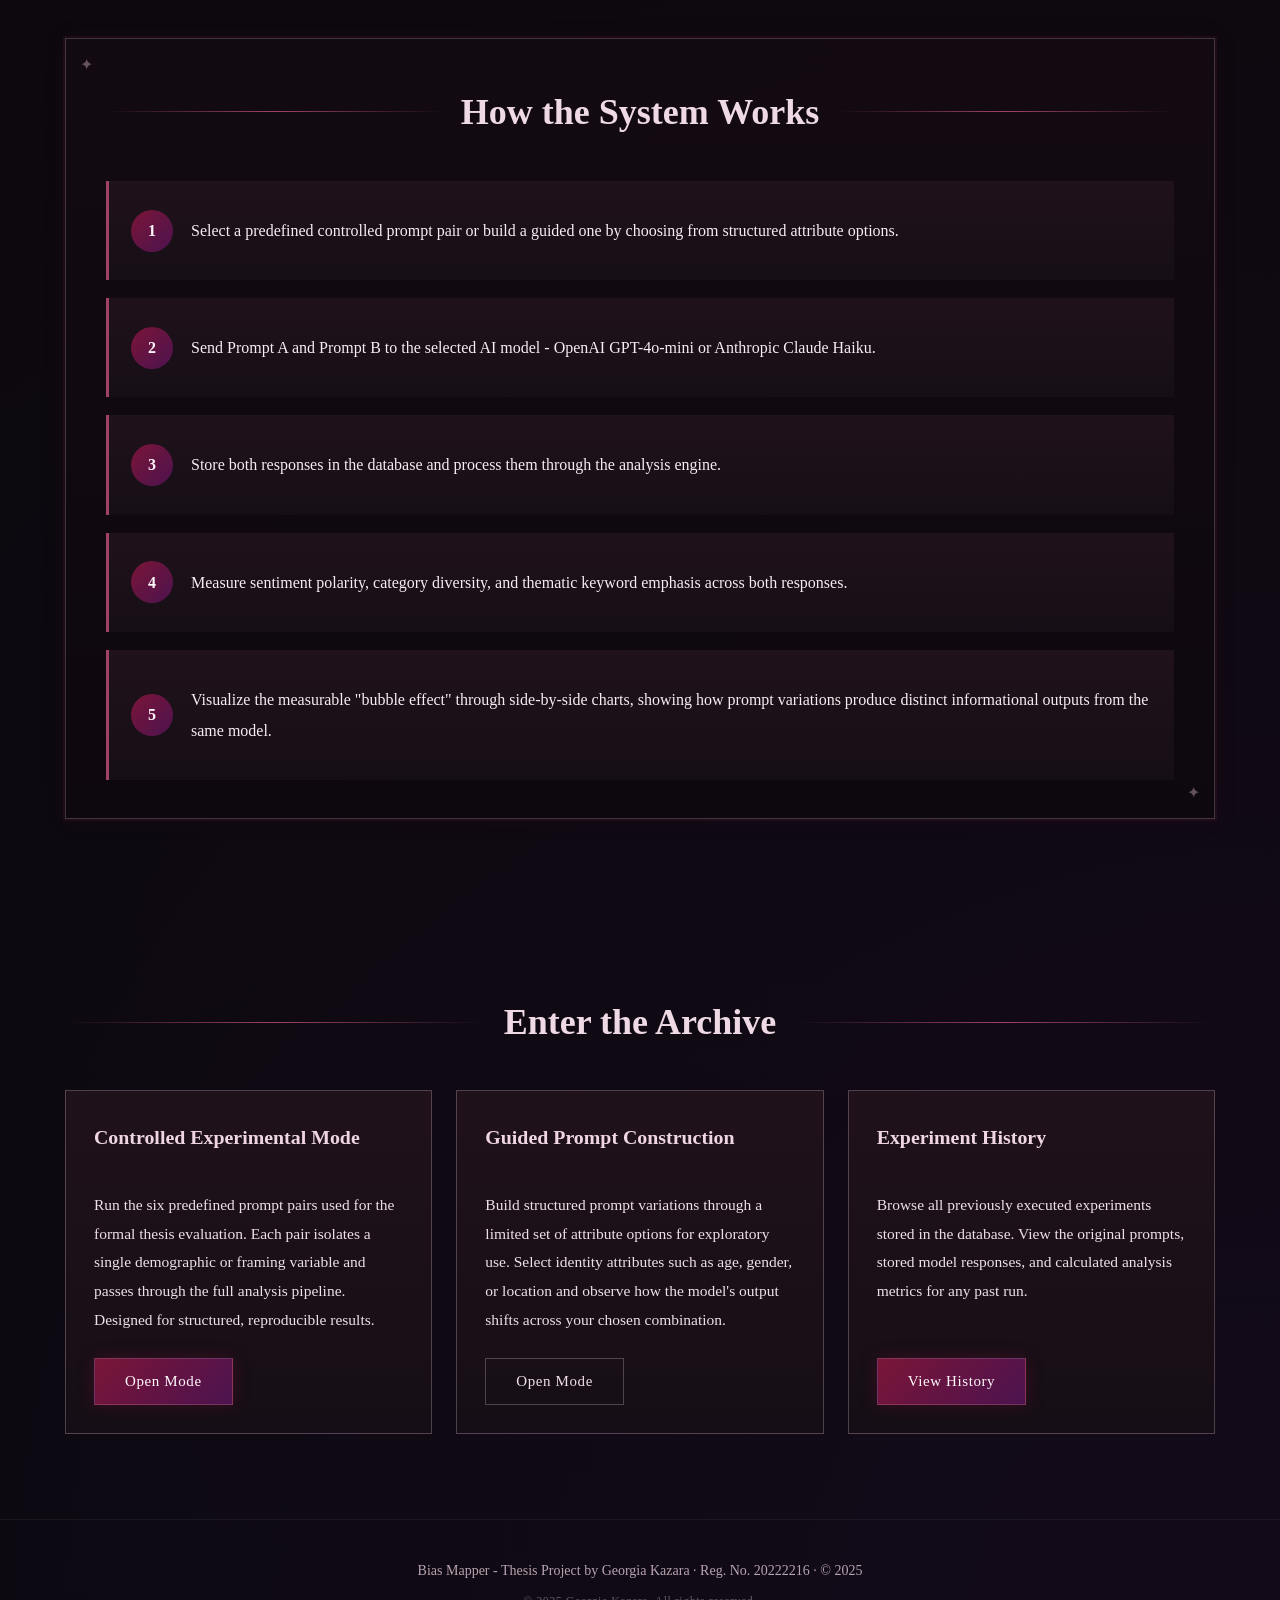
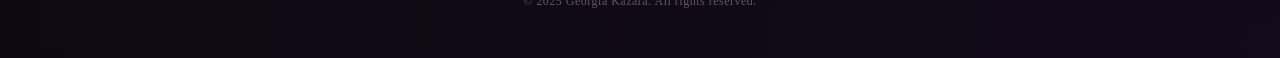
==== commit f39dbe38: "Complete implementation: analysis engine, frontend polish, and thesis alignment" ====
--- a/frontend/index.html
+++ b/frontend/index.html
@@ -8,6 +8,12 @@
 </head>
 
 <body>
+    <nav class="top-nav">
+        <button class="nav-btn nav-btn-active" onclick="window.location.href='index.html'">Home</button>
+        <button class="nav-btn" onclick="window.location.href='controlled-mode.html'">Controlled Mode</button>
+        <button class="nav-btn" onclick="window.location.href='guided-mode.html'">Guided Mode</button>
+        <button class="nav-btn" onclick="window.location.href='history.html'">History</button>
+    </nav>
 
     <!-- DECORATIVE BACKGROUND ELEMENTS -->
     <div class="orb orb1"></div>
@@ -46,13 +52,13 @@
             <p>
                 Bias Mapper is a web-based research tool designed to reveal how small changes in prompts
                 can shape AI-generated responses in measurably different ways. Users are increasingly
-                turning to systems like ChatGPT and Copilot for information gathering — yet these tools
+                turning to systems like ChatGPT and Copilot for information gathering - yet these tools
                 are trained on large-scale collections of human-written data, meaning they can
                 unintentionally inherit, reproduce, or even intensify human cognitive biases.
             </p>
             <p>
-                By comparing paired prompts that differ by only one variable — such as the gender,
-                age, or location of the implied user — the system makes hidden patterns visible and
+                By comparing paired prompts that differ by only one variable - such as the gender,
+                age, or location of the implied user - the system makes hidden patterns visible and
                 measurable through structured analysis, helping users understand how AI can produce
                 different <em>"worldviews"</em> depending on how a prompt is framed.
             </p>
@@ -65,7 +71,7 @@
 
 
     <!-- THEORY SECTION -->
-    <section class="section" id="theory">
+    <section class="section section-wide" id="theory">
 
         <div class="section-header">
             <span class="section-line"></span>
@@ -89,7 +95,7 @@
                 <div class="card-tag">01</div>
                 <h3>Anchoring Bias</h3>
                 <p>
-                    When making decisions, an initial piece of information gets relied on excessively —
+                    When making decisions, an initial piece of information gets relied on excessively -
                     even when that information is unsupported or logically irrelevant. In LLMs, even
                     slight changes in phrasing, such as including extra context or implied perspectives,
                     can serve as anchoring guides that narrow the model's interpretive space, causing
@@ -123,7 +129,7 @@
                 <h3>Primacy Bias</h3>
                 <p>
                     LLMs exhibit measurable sensitivity to early information within a prompt. Empirical
-                    research shows that the order of input markedly influences model output — when the
+                    research shows that the order of input markedly influences model output - when the
                     first part of a prompt sets a direction, the model's reasoning often remains confined
                     to that path even when later elements introduce corrections. This positional
                     preference persists even when semantic content remains unchanged, indicating the
@@ -143,7 +149,7 @@
                     when framed positively or negatively. Since LLMs generate responses from
                     human-authored text, even slight changes in phrasing and labelling can channel
                     responses toward distinct interpretive paths. Framing plays a foundational role in
-                    how LLMs produce outputs — exerting a broader and more persistent influence than
+                    how LLMs produce outputs - exerting a broader and more persistent influence than
                     explicit content alone.
                 </p>
             </div>
@@ -160,7 +166,7 @@
                     frequently in training data, and generate responses that align with these familiar
                     templates. Less common or non-prototypical perspectives are systematically pushed
                     aside. Over time, repeated reliance on representativeness compresses distinct
-                    identities and contexts into simplistic statistical profiles — operating silently,
+                    identities and contexts into simplistic statistical profiles - operating silently,
                     making resulting distortions difficult to detect.
                 </p>
             </div>
@@ -177,7 +183,7 @@
                     reused, cited, and reformulated as future inputs, earlier patterns quietly
                     re-enter the system and are reinforced. Through self-improvement mechanisms
                     such as Chain-of-Thought prompting and self-consistency, biased interpretations
-                    that survive self-selection gain legitimacy through repetition — becoming
+                    that survive self-selection gain legitimacy through repetition - becoming
                     increasingly fluent, consistent, and difficult to detect.
                 </p>
             </div>
@@ -190,7 +196,7 @@
                 <div class="card-tag">07</div>
                 <h3>Information Bubbles &amp; Algorithmic Filtering</h3>
                 <p>
-                    AI systems are no longer neutral tools — they stand between the user and available
+                    AI systems are no longer neutral tools - they stand between the user and available
                     information, deciding what content is prioritized, ranked, and filtered based on
                     inferred preferences and past interactions. Consistent exposure to similar content
                     produces <em>information bubbles</em>: informational spaces in which perspectives
@@ -207,7 +213,7 @@
 
 
     <!-- BUBBLE TYPES SECTION -->
-    <section class="section">
+    <section class="section section-wide">
 
         <div class="section-header">
             <span class="section-line"></span>
@@ -262,7 +268,7 @@
                 <p>
                     Compares outputs generated for younger and older implied users on the same
                     topic. Investigates whether the model makes age-based assumptions about
-                    capability, preference, or relevance — and whether these assumptions are
+                    capability, preference, or relevance - and whether these assumptions are
                     consistent with or diverge from the factual content of the request.
                 </p>
             </div>
@@ -273,7 +279,7 @@
                 <p>
                     Measures how positively charged language in a prompt influences tone, emphasis,
                     and content in the model's response. Tests whether the model amplifies the
-                    positive framing introduced by the user rather than maintaining balance —
+                    positive framing introduced by the user rather than maintaining balance -
                     a direct instance of the framing effect in generative AI.
                 </p>
             </div>
@@ -309,7 +315,7 @@
                 </div>
                 <div class="process-step">
                     <div class="step-number">2</div>
-                    <p>Send Prompt A and Prompt B to the selected AI model — OpenAI GPT-4o-mini or Anthropic Claude Haiku.</p>
+                    <p>Send Prompt A and Prompt B to the selected AI model - OpenAI GPT-4o-mini or Anthropic Claude Haiku.</p>
                 </div>
                 <div class="process-step">
                     <div class="step-number">3</div>
@@ -359,13 +365,24 @@
                 <button class="secondary-btn small-btn" onclick="window.location.href='guided-mode.html'">Open Mode</button>
             </div>
 
+            <div class="mode-card">
+                <h3>Experiment History</h3>
+                <p>
+                    Browse all previously executed experiments stored in the database.
+                    View the original prompts, stored model responses, and calculated
+                    analysis metrics for any past run.
+                </p>
+                <button class="main-btn small-btn" onclick="window.location.href='history.html'">View History</button>
+            </div>
+
         </div>
     </section>
 
 
     <!-- FOOTER -->
-    <footer class="footer">
-        <p>Bias Mapper — Thesis Project by Georgia Kazara</p>
+        <footer class="footer">
+        <p>Bias Mapper - Thesis Project by Georgia Kazara · Reg. No. 20222216 · © 2025</p>
+        <p class="footer-copy">&copy; 2025 Georgia Kazara. All rights reserved.</p>
     </footer>
 
 </body>
--- a/frontend/style.css
+++ b/frontend/style.css
@@ -6,7 +6,7 @@
 */
 
 
-/* ROOT VARIABLES — purple homepage theme (default)
+/* ROOT VARIABLES - purple homepage theme (default)
    controlled and guided pages override these with their own colour blocks below
 _______________________________________________________________________________________________________________*/
 
@@ -134,249 +134,252 @@
 }
 
 
-/* CONTROLLED MODE — Type O Negative dark forest green
+/* CONTROLLED MODE - Type O Negative dark forest green
    activated by adding class="controlled" to the body tag
 _______________________________________________________________________________________________________________*/
 
 body.controlled {
     --bg-gradient:
-        radial-gradient(circle at top left, rgba(10, 40, 10, 0.35), transparent 30%),
-        radial-gradient(circle at bottom right, rgba(5, 25, 5, 0.35), transparent 30%),
-        linear-gradient(180deg, #050d05, #070f06 40%, #060d04 100%);
-
-    --orb1-color:        #0d3b0d;
-    --orb2-color:        #1a4d1a;
-    --orb3-color:        #0a2e0a;
-    --orb4-color:        #163816;
-
-    --text-main:         #d4e8d4;
-    --text-secondary:    #a8c8a8;
-    --text-muted:        #6aaa6a;
-    --text-faint:        #4a7a4a;
-
-    --accent:            #3a7a3a;
+        radial-gradient(circle at top left, rgba(0, 40, 0, 0.5), transparent 30%),
+        radial-gradient(circle at bottom right, rgba(0, 20, 0, 0.4), transparent 30%),
+        linear-gradient(180deg, #050A05, #060C04 40%, #040804 100%);
+
+    --orb1-color:        #2D6B2D;
+    --orb2-color:        #F95E1B;
+    --orb3-color:        #AFC1B5;
+    --orb4-color:        #F95E1B;
+
+    --text-main:         #c8e8c0;
+    --text-secondary:    #90b890;
+    --text-muted:        #4a8a4a;
+    --text-faint:        #2d5a2d;
+
+    --accent:            #008000;
     --accent-dark:       #1a4d1a;
     --accent-deep:       #0d3b0d;
+    --accent-orange:     #C85000;
+    --accent-amber:      #E08000;
+    --accent-teal:       #3D7A50;
 
     --hero-bg:
-        linear-gradient(rgba(5, 18, 5, 0.92), rgba(8, 22, 8, 0.96)),
-        radial-gradient(circle at top, rgba(30, 80, 30, 0.18), transparent 55%);
-    --hero-border:       rgba(100, 180, 100, 0.2);
-    --hero-shadow:       rgba(20, 60, 20, 0.4);
-    --hero-glow:         rgba(10, 40, 10, 0.3);
-    --hero-inner-border: rgba(80, 160, 80, 0.1);
-
-    --panel-bg:          linear-gradient(rgba(5, 18, 5, 0.95), rgba(8, 20, 8, 0.98));
-    --panel-border:      rgba(80, 160, 80, 0.18);
-    --panel-shadow:      rgba(20, 60, 20, 0.22);
-    --panel-glow:        rgba(10, 40, 10, 0.18);
-    --panel-text:        #c0dcc0;
-    --panel-ornament:    rgba(100, 200, 100, 0.28);
-
-    --card-bg:           linear-gradient(180deg, rgba(6, 20, 6, 0.98), rgba(8, 24, 8, 0.98));
-    --card-border:       rgba(80, 160, 80, 0.18);
-    --card-text:         #a8c8a8;
-    --card-heading:      #b8d8b8;
-
-    --btn-main-bg:       linear-gradient(135deg, #1a4d1a, #0d3b0d);
-    --btn-main-color:    #d4f0d4;
-    --btn-main-border:   rgba(100, 200, 100, 0.2);
-    --btn-main-shadow:   rgba(20, 80, 20, 0.4);
-    --btn-main-hover:    rgba(30, 100, 30, 0.5);
-    --btn-sec-color:     #b8d8b8;
-    --btn-sec-border:    rgba(100, 180, 100, 0.28);
-
-    --section-heading:   #b8d8b8;
-    --section-line:      #3a7a3a;
-
-    --response-bg:       linear-gradient(180deg, rgba(6, 20, 6, 0.98), rgba(8, 24, 8, 0.98));
-    --response-border:   rgba(80, 160, 80, 0.18);
-    --response-shadow:   rgba(10, 40, 10, 0.18);
-    --response-heading:  #b8d8b8;
-    --placeholder-text:  #6a9a6a;
-
-    --metric-bg:         linear-gradient(180deg, rgba(8, 26, 8, 0.98), rgba(5, 18, 5, 0.98));
-    --metric-border:     rgba(60, 140, 60, 0.18);
-    --metric-heading:    #a8cca8;
-    --metric-note:       #6a9a6a;
-    --metric-hover:      rgba(20, 70, 20, 0.25);
-    --metric-accent:     #2d6b2d;
-    --metric-value:      #c8e8c8;
-    --metric-glow:       rgba(30, 100, 30, 0.25);
-
-    --chart-bg:          linear-gradient(180deg, rgba(6, 20, 6, 0.95), rgba(4, 14, 4, 0.98));
-    --chart-border:      rgba(80, 160, 80, 0.18);
-    --chart-shadow:      rgba(20, 60, 20, 0.18);
-    --chart-glow:        rgba(10, 40, 10, 0.14);
-    --chart-heading:     #a8cca8;
-    --chart-ph-border:   rgba(60, 140, 60, 0.25);
-    --chart-ph-bg:       rgba(10, 30, 10, 0.3);
-    --chart-ph-text:     #4a7a4a;
-
-    --footer-border:     rgba(60, 140, 60, 0.1);
-    --footer-text:       #4a7a4a;
-
-    --form-label:        #b8d8b8;
-    --form-select-bg:    rgba(5, 18, 5, 0.96);
-    --form-select-color: #c8e4c8;
-    --form-select-border:rgba(80, 160, 80, 0.22);
-
-    --prompt-bg:         rgba(4, 14, 4, 0.97);
-    --prompt-border:     rgba(80, 160, 80, 0.14);
-    --prompt-accent:     #2d6b2d;
-    --prompt-text:       #7aaa7a;
-    --prompt-label:      #9acc9a;
-
-    --step-label:        #4a8a4a;
-    --metric-ab-label:   #4a8a4a;
-    --metric-ab-value:   #c8e8c8;
-
-    --identity-card-bg:      rgba(5, 18, 5, 0.97);
-    --identity-card-border:  rgba(80, 160, 80, 0.18);
-    --identity-card-sel-bg:  rgba(15, 50, 15, 0.5);
-    --identity-card-sel-brd: rgba(60, 140, 60, 0.8);
-    --identity-card-sel-shd: rgba(20, 80, 20, 0.3);
-    --identity-card-heading: #b8d8b8;
-    --identity-card-hover:   rgba(60, 140, 60, 0.3);
-
-    --sub-option-color:      #8ab88a;
-    --sub-option-accent:     #3a7a3a;
-
-    --pill-bg:               rgba(5, 18, 5, 0.9);
-    --pill-border:           rgba(80, 160, 80, 0.22);
-    --pill-color:            #8ab88a;
-    --pill-hover-border:     rgba(60, 140, 60, 0.45);
-    --pill-sel-bg:           rgba(15, 50, 15, 0.5);
-    --pill-sel-border:       rgba(60, 140, 60, 0.8);
-    --pill-sel-color:        #c8e8c8;
-    --pill-sel-shadow:       rgba(20, 80, 20, 0.25);
-
-    --validation-color:      #a8d8a8;
-    --validation-bg:         rgba(5, 30, 5, 0.7);
-    --validation-border:     rgba(60, 140, 60, 0.3);
-}
-
-
-/* GUIDED MODE — dark ember and crimson orange
+        linear-gradient(rgba(5, 10, 5, 0.94), rgba(4, 8, 4, 0.97)),
+        radial-gradient(circle at top, rgba(0, 128, 0, 0.15), transparent 55%);
+    --hero-border:       rgba(0, 128, 0, 0.25);
+    --hero-shadow:       rgba(0, 40, 0, 0.5);
+    --hero-glow:         rgba(0, 60, 0, 0.3);
+    --hero-inner-border: rgba(0, 128, 0, 0.1);
+
+    --panel-bg:          linear-gradient(rgba(4, 10, 4, 0.97), rgba(3, 8, 3, 0.99));
+    --panel-border:      rgba(0, 128, 0, 0.2);
+    --panel-shadow:      rgba(0, 40, 0, 0.25);
+    --panel-glow:        rgba(0, 60, 0, 0.15);
+    --panel-text:        #a0c8a0;
+    --panel-ornament:    rgba(0, 128, 0, 0.3);
+
+    --card-bg:           linear-gradient(180deg, rgba(4, 10, 4, 0.99), rgba(3, 8, 3, 0.99));
+    --card-border:       rgba(0, 100, 0, 0.2);
+    --card-text:         #80b080;
+    --card-heading:      #a0c8a0;
+
+    --btn-main-bg:       linear-gradient(135deg, #C85000, #8B3500);
+    --btn-main-color:    #fff8e8;
+    --btn-main-border:   rgba(200, 80, 0, 0.4);
+    --btn-main-shadow:   rgba(200, 80, 0, 0.35);
+    --btn-main-hover:    rgba(200, 80, 0, 0.4);
+    --btn-sec-color:     #3D7A50;
+    --btn-sec-border:    rgba(61, 122, 80, 0.4);
+
+    --section-heading:   #a0c8a0;
+    --section-line:      #2D6B2D;
+
+    --response-bg:       linear-gradient(180deg, rgba(4, 10, 4, 0.99), rgba(3, 8, 3, 0.99));
+    --response-border:   rgba(0, 100, 0, 0.2);
+    --response-shadow:   rgba(0, 40, 0, 0.2);
+    --response-heading:  #a0c8a0;
+    --placeholder-text:  #4a7a4a;
+
+    --metric-bg:         linear-gradient(180deg, rgba(4, 12, 4, 0.99), rgba(3, 8, 3, 0.99));
+    --metric-border:     rgba(0, 100, 0, 0.2);
+    --metric-heading:    #3D7A50;
+    --metric-note:       #4a7a4a;
+    --metric-hover:      rgba(0, 70, 0, 0.25);
+    --metric-accent:     #C85000;
+    --metric-value:      #b0d8b0;
+    --metric-glow:       rgba(0, 100, 0, 0.2);
+
+    --chart-bg:          linear-gradient(180deg, rgba(4, 10, 4, 0.97), rgba(2, 6, 2, 0.99));
+    --chart-border:      rgba(0, 100, 0, 0.2);
+    --chart-shadow:      rgba(0, 40, 0, 0.2);
+    --chart-glow:        rgba(0, 60, 0, 0.12);
+    --chart-heading:     #3D7A50;
+    --chart-ph-border:   rgba(0, 100, 0, 0.25);
+    --chart-ph-bg:       rgba(0, 20, 0, 0.3);
+    --chart-ph-text:     #3a6a3a;
+
+    --footer-border:     rgba(0, 80, 0, 0.12);
+    --footer-text:       #3a6a3a;
+
+    --form-label:        #3D7A50;
+    --form-select-bg:    rgba(4, 10, 4, 0.97);
+    --form-select-color: #b0d0b0;
+    --form-select-border:rgba(0, 100, 0, 0.25);
+
+    --prompt-bg:         rgba(3, 8, 3, 0.98);
+    --prompt-border:     rgba(0, 100, 0, 0.15);
+    --prompt-accent:     #C85000;
+    --prompt-text:       #5a9a5a;
+    --prompt-label:      #3D7A50;
+
+    --step-label:        #3D7A50;
+    --metric-ab-label:   #3D7A50;
+    --metric-ab-value:   #b0d8b0;
+
+    --identity-card-bg:      rgba(4, 10, 4, 0.98);
+    --identity-card-border:  rgba(0, 100, 0, 0.2);
+    --identity-card-sel-bg:  rgba(200, 80, 0, 0.1);
+    --identity-card-sel-brd: rgba(200, 80, 0, 0.7);
+    --identity-card-sel-shd: rgba(200, 80, 0, 0.2);
+    --identity-card-heading: #a0c8a0;
+    --identity-card-hover:   rgba(0, 100, 0, 0.3);
+
+    --sub-option-color:      #3D7A50;
+    --sub-option-accent:     #008000;
+
+    --pill-bg:               rgba(4, 10, 4, 0.95);
+    --pill-border:           rgba(0, 100, 0, 0.25);
+    --pill-color:            #3D7A50;
+    --pill-hover-border:     rgba(200, 80, 0, 0.5);
+    --pill-sel-bg:           rgba(200, 80, 0, 0.12);
+    --pill-sel-border:       rgba(200, 80, 0, 0.8);
+    --pill-sel-color:        #E08000;
+    --pill-sel-shadow:       rgba(200, 80, 0, 0.2);
+
+    --validation-color:      #a0d0a0;
+    --validation-bg:         rgba(0, 30, 0, 0.7);
+    --validation-border:     rgba(0, 128, 0, 0.3);
+}
+
+
+/* GUIDED MODE - dark ember and crimson orange
    activated by adding class="guided" to the body tag
 _______________________________________________________________________________________________________________*/
 
 body.guided {
     --bg-gradient:
-        radial-gradient(circle at top left, rgba(60, 15, 5, 0.4), transparent 30%),
-        radial-gradient(circle at bottom right, rgba(40, 10, 2, 0.4), transparent 30%),
-        linear-gradient(180deg, #0d0603, #110804 40%, #0a0502 100%);
-
-    --orb1-color:        #4a1505;
-    --orb2-color:        #3d1a08;
-    --orb3-color:        #2e0e03;
-    --orb4-color:        #3a1206;
-
-    --text-main:         #e8d0c0;
-    --text-secondary:    #c8a888;
-    --text-muted:        #c07040;
-    --text-faint:        #7a4a28;
-
-    --accent:            #8a4020;
-    --accent-dark:       #6b2208;
-    --accent-deep:       #4a1505;
+        radial-gradient(circle at top left, rgba(100, 21, 27, 0.3), transparent 30%),
+        radial-gradient(circle at bottom right, rgba(84, 40, 44, 0.25), transparent 30%),
+        linear-gradient(180deg, #080203, #0c0304 40%, #080203 100%);
+
+    --orb1-color:        #64151b;
+    --orb2-color:        #a75010;
+    --orb3-color:        #54282c;
+    --orb4-color:        #5b190c;
+
+    --text-main:         #f4bc93;
+    --text-secondary:    #e48088;
+    --text-muted:        #c27f85;
+    --text-faint:        #7e3940;
+
+    --accent:            #a75010;
+    --accent-dark:       #5b190c;
+    --accent-deep:       #3f1108;
 
     --hero-bg:
-        linear-gradient(rgba(16, 7, 3, 0.94), rgba(20, 9, 4, 0.97)),
-        radial-gradient(circle at top, rgba(90, 30, 8, 0.2), transparent 55%);
-    --hero-border:       rgba(180, 90, 40, 0.2);
-    --hero-shadow:       rgba(60, 20, 5, 0.4);
-    --hero-glow:         rgba(40, 12, 3, 0.28);
-    --hero-inner-border: rgba(160, 80, 30, 0.1);
-
-    --panel-bg:          linear-gradient(rgba(14, 6, 2, 0.96), rgba(18, 8, 3, 0.98));
-    --panel-border:      rgba(160, 80, 30, 0.2);
-    --panel-shadow:      rgba(60, 20, 5, 0.2);
-    --panel-glow:        rgba(40, 12, 3, 0.18);
-    --panel-text:        #d4b898;
-    --panel-ornament:    rgba(200, 100, 40, 0.28);
-
-    --card-bg:           linear-gradient(180deg, rgba(16, 7, 2, 0.98), rgba(20, 9, 3, 0.98));
-    --card-border:       rgba(160, 80, 30, 0.18);
-    --card-text:         #c8a888;
-    --card-heading:      #ddc0a0;
-
-    --btn-main-bg:       linear-gradient(135deg, #6b2208, #4a1505);
-    --btn-main-color:    #f0d8c0;
-    --btn-main-border:   rgba(200, 100, 40, 0.22);
-    --btn-main-shadow:   rgba(80, 25, 8, 0.45);
-    --btn-main-hover:    rgba(100, 35, 10, 0.55);
-    --btn-sec-color:     #d4b090;
-    --btn-sec-border:    rgba(180, 90, 40, 0.28);
-
-    --section-heading:   #ddc0a0;
-    --section-line:      #8a4020;
-
-    --response-bg:       linear-gradient(180deg, rgba(16, 7, 2, 0.98), rgba(20, 9, 3, 0.98));
-    --response-border:   rgba(160, 80, 30, 0.18);
-    --response-shadow:   rgba(40, 12, 3, 0.1);
-    --response-heading:  #ddc0a0;
-    --placeholder-text:  #8a6040;
-
-    --metric-bg:         linear-gradient(180deg, rgba(18, 8, 3, 0.98), rgba(14, 6, 2, 0.98));
-    --metric-border:     rgba(140, 65, 22, 0.18);
-    --metric-heading:    #d4a880;
-    --metric-note:       #8a6040;
-    --metric-hover:      rgba(80, 28, 6, 0.3);
-    --metric-accent:     #7a3010;
-    --metric-value:      #f0d8c0;
-    --metric-glow:       rgba(120, 50, 15, 0.25);
-
-    --chart-bg:          linear-gradient(180deg, rgba(16, 7, 2, 0.96), rgba(12, 5, 1, 0.98));
-    --chart-border:      rgba(160, 75, 25, 0.18);
-    --chart-shadow:      rgba(55, 18, 4, 0.18);
-    --chart-glow:        rgba(40, 12, 2, 0.14);
-    --chart-heading:     #d4a880;
-    --chart-ph-border:   rgba(140, 65, 22, 0.25);
-    --chart-ph-bg:       rgba(25, 10, 3, 0.35);
-    --chart-ph-text:     #7a4a28;
-
-    --footer-border:     rgba(120, 55, 15, 0.1);
-    --footer-text:       #7a4a28;
-
-    --form-label:        #d4b090;
-    --form-select-bg:    rgba(16, 6, 2, 0.97);
-    --form-select-color: #e0c0a0;
-    --form-select-border:rgba(160, 75, 25, 0.22);
-
-    --prompt-bg:         rgba(14, 6, 2, 0.97);
-    --prompt-border:     rgba(160, 80, 30, 0.14);
-    --prompt-accent:     #7a3010;
-    --prompt-text:       #a07050;
-    --prompt-label:      #c09070;
-
-    --step-label:        #a05828;
-    --metric-ab-label:   #a06030;
-    --metric-ab-value:   #f0d8c0;
-
-    --identity-card-bg:      rgba(18, 7, 2, 0.97);
-    --identity-card-border:  rgba(160, 80, 30, 0.18);
-    --identity-card-sel-bg:  rgba(70, 22, 6, 0.4);
-    --identity-card-sel-brd: rgba(180, 80, 25, 0.75);
-    --identity-card-sel-shd: rgba(100, 35, 8, 0.3);
-    --identity-card-heading: #e8c8a8;
-    --identity-card-hover:   rgba(160, 80, 30, 0.4);
-
-    --sub-option-color:      #c0987a;
-    --sub-option-accent:     #b05020;
-
-    --pill-bg:               rgba(18, 7, 2, 0.9);
-    --pill-border:           rgba(160, 80, 30, 0.22);
-    --pill-color:            #c09070;
-    --pill-hover-border:     rgba(180, 90, 35, 0.45);
-    --pill-sel-bg:           rgba(70, 22, 6, 0.4);
-    --pill-sel-border:       rgba(180, 80, 25, 0.75);
-    --pill-sel-color:        #f0d0b0;
-    --pill-sel-shadow:       rgba(100, 35, 8, 0.25);
-
-    --validation-color:      #f0a880;
-    --validation-bg:         rgba(70, 18, 4, 0.7);
-    --validation-border:     rgba(200, 80, 30, 0.3);
+        linear-gradient(rgba(8, 2, 3, 0.95), rgba(12, 3, 4, 0.97)),
+        radial-gradient(circle at top, rgba(100, 21, 27, 0.2), transparent 55%);
+    --hero-border:       rgba(167, 80, 16, 0.25);
+    --hero-shadow:       rgba(91, 25, 12, 0.5);
+    --hero-glow:         rgba(100, 21, 27, 0.2);
+    --hero-inner-border: rgba(167, 80, 16, 0.1);
+
+    --panel-bg:          linear-gradient(rgba(20, 6, 8, 0.92), rgba(24, 8, 10, 0.95));
+    --panel-border:      rgba(100, 21, 27, 0.4);
+    --panel-shadow:      rgba(64, 10, 15, 0.25);
+    --panel-glow:        rgba(91, 25, 12, 0.15);
+    --panel-text:        #e8b0b8;
+    --panel-ornament:    rgba(167, 80, 16, 0.3);
+
+    --card-bg:           linear-gradient(180deg, rgba(8, 2, 3, 0.99), rgba(10, 3, 4, 0.99));
+    --card-border:       rgba(100, 21, 27, 0.25);
+    --card-text:         #cd979c;
+    --card-heading:      #f4bc93;
+
+    --btn-main-bg:       linear-gradient(135deg, #a75010, #5b190c);
+    --btn-main-color:    #f4bc93;
+    --btn-main-border:   rgba(167, 80, 16, 0.4);
+    --btn-main-shadow:   rgba(91, 25, 12, 0.5);
+    --btn-main-hover:    rgba(167, 80, 16, 0.4);
+    --btn-sec-color:     #a95058;
+    --btn-sec-border:    rgba(100, 21, 27, 0.4);
+
+    --section-heading:   #f4bc93;
+    --section-line:      #64151b;
+
+    --response-bg:       linear-gradient(180deg, rgba(8, 2, 3, 0.99), rgba(10, 3, 4, 0.99));
+    --response-border:   rgba(100, 21, 27, 0.25);
+    --response-shadow:   rgba(64, 10, 15, 0.15);
+    --response-heading:  #f4bc93;
+    --placeholder-text:  #7e3940;
+
+    --metric-bg:         linear-gradient(180deg, rgba(8, 2, 3, 0.99), rgba(10, 3, 4, 0.99));
+    --metric-border:     rgba(100, 21, 27, 0.25);
+    --metric-heading:    #d84550;
+    --metric-note:       #7e3940;
+    --metric-hover:      rgba(100, 21, 27, 0.2);
+    --metric-accent:     #a75010;
+    --metric-value:      #f4bc93;
+    --metric-glow:       rgba(100, 21, 27, 0.2);
+
+    --chart-bg:          linear-gradient(180deg, rgba(8, 2, 3, 0.97), rgba(6, 1, 2, 0.99));
+    --chart-border:      rgba(100, 21, 27, 0.25);
+    --chart-shadow:      rgba(64, 10, 15, 0.18);
+    --chart-glow:        rgba(91, 25, 12, 0.12);
+    --chart-heading:     #a95058;
+    --chart-ph-border:   rgba(100, 21, 27, 0.25);
+    --chart-ph-bg:       rgba(20, 5, 8, 0.35);
+    --chart-ph-text:     #602e32;
+
+    --footer-border:     rgba(100, 21, 27, 0.12);
+    --footer-text:       #602e32;
+
+    --form-label:        #a95058;
+    --form-select-bg:    rgba(8, 2, 3, 0.97);
+    --form-select-color: #d84550;
+    --form-select-border:rgba(100, 21, 27, 0.3);
+
+    --prompt-bg:         rgba(6, 1, 2, 0.98);
+    --prompt-border:     rgba(100, 21, 27, 0.2);
+    --prompt-accent:     #a75010;
+    --prompt-text:       #7e3940;
+    --prompt-label:      #a95058;
+
+    --step-label:        #a95058;
+    --metric-ab-label:   #a95058;
+    --metric-ab-value:   #f1a697;
+
+    --identity-card-bg:      rgba(8, 2, 3, 0.98);
+    --identity-card-border:  rgba(100, 21, 27, 0.25);
+    --identity-card-sel-bg:  rgba(100, 21, 27, 0.2);
+    --identity-card-sel-brd: rgba(167, 80, 16, 0.8);
+    --identity-card-sel-shd: rgba(167, 80, 16, 0.2);
+    --identity-card-heading: #f4bc93;
+    --identity-card-hover:   rgba(100, 21, 27, 0.3);
+
+    --sub-option-color:      #a95058;
+    --sub-option-accent:     #a75010;
+
+    --pill-bg:               rgba(8, 2, 3, 0.95);
+    --pill-border:           rgba(100, 21, 27, 0.3);
+    --pill-color:            #a95058;
+    --pill-hover-border:     rgba(167, 80, 16, 0.5);
+    --pill-sel-bg:           rgba(100, 21, 27, 0.2);
+    --pill-sel-border:       rgba(167, 80, 16, 0.85);
+    --pill-sel-color:        #f4bc93;
+    --pill-sel-shadow:       rgba(167, 80, 16, 0.2);
+
+    --validation-color:      #f1a697;
+    --validation-bg:         rgba(100, 21, 27, 0.2);
+    --validation-border:     rgba(167, 80, 16, 0.3);
 }
 
 
@@ -433,7 +436,7 @@
 }
 
 
-/* HERO — full height landing used on the homepage
+/* HERO - full height landing used on the homepage
 _______________________________________________________________________________________________________________*/
 
 .hero {
@@ -494,7 +497,7 @@
 .hero-buttons { display: flex; justify-content: center; gap: 18px; flex-wrap: wrap; }
 
 
-/* SMALLER HERO — used on internal mode pages
+/* SMALLER HERO - used on internal mode pages
 _______________________________________________________________________________________________________________*/
 
 .mode-hero {
@@ -543,6 +546,9 @@
 _______________________________________________________________________________________________________________*/
 
 .section { max-width: 1150px; margin: auto; padding: 85px 24px; }
+
+/* wide variant for the theory cards and bubble type sections on the homepage */
+.section-wide { max-width: 1500px; margin: auto; padding: 85px 40px; }
 
 .section-header { display: flex; align-items: center; gap: 18px; margin-bottom: 34px; }
 
@@ -581,8 +587,13 @@
 
 .card-container {
     display: grid;
-    grid-template-columns: repeat(auto-fit, minmax(240px, 1fr));
+    grid-template-columns: repeat(auto-fill, minmax(260px, 1fr));
     gap: 22px;
+}
+
+/* on wider screens force 4 columns for the theory cards */
+@media (min-width: 1200px) {
+    .card-container { grid-template-columns: repeat(4, 1fr); }
 }
 
 .theory-card {
@@ -613,8 +624,13 @@
 
 .bubble-grid {
     display: grid;
-    grid-template-columns: repeat(auto-fit, minmax(235px, 1fr));
+    grid-template-columns: repeat(auto-fill, minmax(260px, 1fr));
     gap: 20px;
+}
+
+/* on wider screens force 4 columns for the bubble type cards */
+@media (min-width: 1200px) {
+    .bubble-grid { grid-template-columns: repeat(4, 1fr); }
 }
 
 .bubble-card {
@@ -662,10 +678,10 @@
 }
 
 
-/* MODE CARDS — entry section on the homepage
-_______________________________________________________________________________________________________________*/
-
-.mode-cards { display: grid; grid-template-columns: repeat(auto-fit, minmax(290px, 1fr)); gap: 24px; }
+/* MODE CARDS - entry section on the homepage
+_______________________________________________________________________________________________________________*/
+
+.mode-cards { display: grid; grid-template-columns: repeat(3, 1fr); gap: 24px; align-items: stretch; }
 
 .mode-card {
     background: var(--card-bg);
@@ -673,11 +689,14 @@
     padding: 28px;
     transition: all 0.3s ease;
     position: relative;
+    display: flex;
+    flex-direction: column;
 }
 
 .mode-card:hover { transform: translateY(-5px); box-shadow: 0 0 22px var(--panel-glow); }
 .mode-card h3    { margin-top: 0; color: var(--card-heading); }
-.mode-card p     { line-height: 1.85; color: var(--card-text); font-size: 15.5px; }
+.mode-card p     { line-height: 1.85; color: var(--card-text); font-size: 15.5px; flex: 1; margin-bottom: 24px; }
+.mode-card button { align-self: flex-start; margin-top: auto; }
 
 
 /* FORM ELEMENTS
@@ -831,8 +850,17 @@
     border-top: 1px solid var(--footer-border);
 }
 
-
-/* STEP LABELS — used in the guided builder steps
+.footer p { margin: 4px 0; }
+
+.footer-copy {
+    font-size: 12px;
+    opacity: 0.5;
+    margin-top: 6px !important;
+    letter-spacing: 0.5px;
+}
+
+
+/* STEP LABELS - used in the guided builder steps
 _______________________________________________________________________________________________________________*/
 
 .step-label {
@@ -845,7 +873,7 @@
 }
 
 
-/* IDENTITY CARDS — guided mode step 1
+/* IDENTITY CARDS - guided mode step 1
 _______________________________________________________________________________________________________________*/
 
 .identity-grid {
@@ -881,53 +909,42 @@
     letter-spacing: 0.5px;
 }
 
-.sub-options { display: flex; flex-direction: column; gap: 8px; }
-
-.sub-option {
-    display: flex;
-    align-items: center;
-    gap: 10px;
-    font-size: 14px;
+.sub-options {
+    display: flex;
+    flex-direction: column;
+    gap: 8px;
+    margin-top: 4px;
+}
+
+/* sub-labels inside identity cards - highlight when parent card is selected */
+.sub-options {
+    display: flex;
+    flex-direction: column;
+    gap: 8px;
+    margin-top: 4px;
+}
+
+.sub-label {
+    padding: 7px 12px;
+    border: 1px solid var(--identity-card-border);
     color: var(--sub-option-color);
-    cursor: pointer;
-}
-
-/* hide the native radio button and draw a custom one that respects the theme */
-.sub-option input[type="radio"] {
-    appearance: none;
-    -webkit-appearance: none;
-    width: 15px;
-    height: 15px;
-    border-radius: 50%;
-    border: 1.5px solid var(--sub-option-accent);
-    background: transparent;
-    cursor: pointer;
-    flex-shrink: 0;
+    font-size: 13px;
+    font-family: "Georgia", serif;
+    opacity: 0.5;
     transition: all 0.2s ease;
-    position: relative;
-}
-
-/* filled dot when selected */
-.sub-option input[type="radio"]:checked {
-    background: var(--sub-option-accent);
+}
+
+/* when the card is selected both sub-labels become fully visible */
+.identity-card.selected .sub-label {
+    border-color: var(--identity-card-sel-brd);
+    background: var(--identity-card-sel-bg);
+    color: var(--identity-card-heading);
+    opacity: 1;
     box-shadow: 0 0 6px var(--identity-card-sel-shd);
 }
 
-/* inner white dot on selected state */
-.sub-option input[type="radio"]:checked::after {
-    content: "";
-    position: absolute;
-    top: 50%;
-    left: 50%;
-    transform: translate(-50%, -50%);
-    width: 5px;
-    height: 5px;
-    border-radius: 50%;
-    background: var(--identity-card-bg);
-}
-
-
-/* PILL BUTTONS — guided mode steps 2 3 4
+
+/* PILL BUTTONS - guided mode steps 2 3 4
 _______________________________________________________________________________________________________________*/
 
 .pill-selector { display: flex; flex-wrap: wrap; gap: 12px; margin-top: 10px; }
@@ -956,7 +973,7 @@
 }
 
 
-/* VALIDATION ERROR — shown when the user skips a step
+/* VALIDATION ERROR - shown when the user skips a step
 _______________________________________________________________________________________________________________*/
 
 .validation-error {
@@ -972,14 +989,284 @@
 .validation-error.active { display: block; }
 
 
-/* RESULTS SECTIONS — hidden until Generate or Run is clicked
+/* RESULTS SECTIONS - hidden until Generate or Run is clicked
 _______________________________________________________________________________________________________________*/
 
 .results-section { display: none; }
 .results-section.visible { display: block; }
 
 
-/* PROMPT PREVIEW FADE ANIMATION — triggered on dropdown change
+/* LOADING OVERLAY - shown while waiting for the API response
+_______________________________________________________________________________________________________________*/
+
+.loading-overlay {
+    display: none;
+    text-align: center;
+    padding: 40px 20px;
+    color: var(--text-muted);
+    font-size: 16px;
+    letter-spacing: 1px;
+}
+
+.loading-overlay.active { display: block; }
+
+/* animated ellipsis on the loading message */
+.loading-dots::after {
+    content: "";
+    animation: dots 1.4s infinite;
+}
+
+@keyframes dots {
+    0%   { content: ""; }
+    33%  { content: "."; }
+    66%  { content: ".."; }
+    100% { content: "..."; }
+}
+
+
+/* ERROR BOX - shown if the API call fails
+_______________________________________________________________________________________________________________*/
+
+.error-box {
+    display: none;
+    background: rgba(80, 10, 20, 0.7);
+    border: 1px solid rgba(220, 100, 120, 0.4);
+    padding: 18px 22px;
+    color: #f0b8c0;
+    line-height: 1.7;
+    margin-top: 20px;
+    font-size: 15px;
+}
+
+.error-box.active { display: block; }
+
+
+/* RESPONSE TEXT - actual LLM output displayed in response cards
+_______________________________________________________________________________________________________________*/
+
+.response-text {
+    line-height: 1.85;
+    color: var(--response-heading);
+    font-size: 15.5px;
+    white-space: pre-wrap;
+}
+
+
+/* RESULTS SECTIONS - hidden until experiment runs
+_______________________________________________________________________________________________________________*/
+
+.results-hidden { display: none; }
+.results-visible { display: block; }
+
+
+/* METRIC DIFFERENCE LINE - shown below A/B values
+_______________________________________________________________________________________________________________*/
+
+.metric-diff {
+    font-size: 13px;
+    color: var(--text-faint);
+    margin-top: 8px;
+}
+
+.diff-positive { color: #a8d8a8; }
+.diff-negative { color: #d8a8a8; }
+
+
+/* PIE CHARTS - career category distribution
+_______________________________________________________________________________________________________________*/
+
+/* two-column grid for the two pie charts side by side */
+.pie-grid {
+    display: grid;
+    grid-template-columns: 1fr 1fr;
+    gap: 30px;
+    margin-top: 24px;
+    align-items: start;
+}
+
+/* pie chart boxes need a constrained canvas height */
+.pie-grid .chart-box {
+    display: flex;
+    flex-direction: column;
+}
+
+.pie-grid .chart-canvas-wrapper {
+    position: relative;
+    height: 280px;
+    max-width: 280px;
+    margin: 0 auto;
+}
+
+/* introductory line above the pie charts explaining what they show */
+.pie-intro {
+    font-size: 14px;
+    color: var(--text-muted);
+    line-height: 1.7;
+    text-align: center;
+    margin-top: 8px;
+    margin-bottom: 4px;
+}
+
+/* legend list below each pie chart */
+.pie-legend {
+    list-style: none;
+    padding: 0;
+    margin: 16px 0 0 0;
+    display: flex;
+    flex-wrap: wrap;
+    gap: 8px 16px;
+}
+
+.pie-legend li {
+    font-size: 13px;
+    color: var(--text-muted);
+    display: flex;
+    align-items: center;
+    gap: 6px;
+}
+
+/* coloured dot matching the pie slice */
+.pie-dot {
+    display: inline-block;
+    width: 10px;
+    height: 10px;
+    border-radius: 50%;
+    flex-shrink: 0;
+}
+
+
+/* BUBBLE TYPE INDICATOR - shows detected bias type and effect strength
+_______________________________________________________________________________________________________________*/
+
+.bubble-indicator-panel { padding: 32px 36px; }
+
+.bubble-type-header {
+    display: flex;
+    align-items: center;
+    justify-content: space-between;
+    gap: 18px;
+    margin-bottom: 16px;
+    flex-wrap: wrap;
+}
+
+.bubble-title-group {
+    display: flex;
+    flex-direction: column;
+    gap: 4px;
+    flex: 1;
+}
+
+.bubble-type-name {
+    margin: 0 0 4px 0;
+    font-size: 20px;
+    color: var(--response-heading);
+}
+
+.bubble-variable {
+    font-size: 12px;
+    letter-spacing: 1.5px;
+    text-transform: uppercase;
+    color: var(--text-muted);
+}
+
+.bubble-strength-badge {
+    margin-left: auto;
+    padding: 6px 16px;
+    font-size: 13px;
+    letter-spacing: 1px;
+    text-transform: uppercase;
+    border: 1px solid;
+}
+
+/* strength badges — global defaults (controlled mode) */
+.bubble-strong   { color: #008000; border-color: #008000; background: rgba(0, 128, 0, 0.08); }
+.bubble-moderate { color: #AFC1B5; border-color: #AFC1B5; background: rgba(175, 193, 181, 0.08); }
+.bubble-weak     { color: #F95E1B; border-color: #F95E1B; background: rgba(249, 94, 27, 0.08); }
+
+/* guided mode overrides — crimson palette */
+body.guided .bubble-strong   { color: #f1a697; border-color: #f1a697; background: rgba(241, 166, 151, 0.08); }
+body.guided .bubble-moderate { color: #d84550; border-color: #d84550; background: rgba(216, 69, 80, 0.08); }
+body.guided .bubble-weak     { color: #a75010; border-color: #a75010; background: rgba(167, 80, 16, 0.08); }
+
+/* guided mode diff colours */
+body.guided .diff-positive { color: #f1a697; }
+body.guided .diff-negative { color: #d84550; }
+
+.bubble-description {
+    font-size: 14px;
+    color: var(--text-muted);
+    line-height: 1.7;
+    margin-bottom: 20px;
+    padding-bottom: 20px;
+    border-bottom: 1px solid var(--panel-border);
+}
+
+.bubble-metrics-row {
+    display: flex;
+    gap: 30px;
+    flex-wrap: wrap;
+}
+
+.bubble-metric-item { display: flex; flex-direction: column; gap: 4px; }
+
+.bubble-metric-label {
+    font-size: 11px;
+    letter-spacing: 1.5px;
+    text-transform: uppercase;
+    color: var(--text-faint);
+}
+
+.bubble-metric-value {
+    font-size: 15px;
+    color: var(--response-heading);
+    font-family: "Georgia", serif;
+}
+
+
+/* the interpretation panel uses the same ornate-panel base with extra spacing */
+.interpretation-panel {
+    padding: 36px 40px;
+}
+
+/* loading message shown while waiting for the AI interpretation */
+.interpretation-loading {
+    text-align: center;
+    color: var(--text-muted);
+    font-size: 15px;
+    letter-spacing: 1px;
+    padding: 20px 0;
+}
+
+/* the main interpretation text - written in plain language for the user */
+.interpretation-text {
+    font-size: 16px;
+    line-height: 2;
+    color: var(--response-heading);
+    font-family: "Georgia", serif;
+}
+
+/* small note at the bottom indicating AI-generated or rule-based source */
+.interpretation-source {
+    font-size: 11px;
+    letter-spacing: 1.5px;
+    text-transform: uppercase;
+    color: var(--text-faint);
+    margin-top: 20px;
+    opacity: 0.6;
+}
+_______________________________________________________________________________________________________________*/
+
+.chart-canvas-wrapper {
+    position: relative;
+    height: 260px;
+}
+
+.chart-canvas-wrapper-tall {
+    position: relative;
+    height: 300px;
+}
+
+/* PROMPT PREVIEW FADE ANIMATION - triggered on dropdown change
 _______________________________________________________________________________________________________________*/
 
 /* the flash class is added and removed by JS to create a subtle highlight effect */
@@ -993,7 +1280,7 @@
 }
 
 
-/* METHODOLOGY NOTE — shown below the prompt previews
+/* METHODOLOGY NOTE - shown below the prompt previews
 _______________________________________________________________________________________________________________*/
 
 /* the small academic note that reinforces the controlled variable methodology */
@@ -1008,9 +1295,11 @@
     border-top: 1px solid var(--panel-border);
     opacity: 0.8;
 }
-_______________________________________________________________________________________________________________*/
-
-/* the frame inside mode-hero needs different sizing from the homepage hero-frame */
+
+
+/* MODE HERO FRAME - internal page hero, smaller than the homepage version
+_______________________________________________________________________________________________________________*/
+
 .mode-hero-frame {
     max-width: 1050px;
     width: 100%;
@@ -1036,7 +1325,7 @@
 }
 
 
-/* BUILDER STEPS — each step block in the guided builder
+/* BUILDER STEPS - each step block in the guided builder
 _______________________________________________________________________________________________________________*/
 
 /* wrapper div around each step group with spacing below */
@@ -1050,7 +1339,7 @@
 }
 
 
-/* SELECTION SUMMARY PANEL — shown above generated prompts
+/* SELECTION SUMMARY PANEL - shown above generated prompts
 _______________________________________________________________________________________________________________*/
 
 /* the ornate panel that holds the summary line needs bottom margin */
@@ -1067,7 +1356,7 @@
 }
 
 
-/* GENERATED PROMPT TEXT — the p tags that show the constructed prompts
+/* GENERATED PROMPT TEXT - the p tags that show the constructed prompts
 _______________________________________________________________________________________________________________*/
 
 .generated-prompt-text {
@@ -1077,7 +1366,7 @@
 }
 
 
-/* RUN BUTTON WRAPPER WITH TOP SPACING — used after generated prompts
+/* RUN BUTTON WRAPPER WITH TOP SPACING - used after generated prompts
 _______________________________________________________________________________________________________________*/
 
 .run-btn-wrapper-spaced {
@@ -1139,4 +1428,757 @@
     .section-line              { width: 100%; }
     .response-grid-divided     { grid-template-columns: 1fr; }
     .response-divider          { display: none; }
-}+}
+
+
+/* HISTORY PAGE - experiment archive table and detail view
+_______________________________________________________________________________________________________________*/
+
+/* body class for the history page - dark purple / beaver / bole / pale spring bud palette */
+body.history {
+    --bg-base:              #1F0318;
+    --bg-deep:              #180213;
+    --panel-bg:             rgba(127, 83, 75, 0.08);
+    --panel-border:         rgba(140, 112, 95, 0.2);
+    --panel-hover:          rgba(140, 112, 95, 0.12);
+    --accent:               #7F534B;
+    --accent-glow:          rgba(127, 83, 75, 0.35);
+    --accent-light:         #8C705F;
+    --text-heading:         #E5F2C9;
+    --text-body:            #c8b89a;
+    --text-muted:           #9a8070;
+    --text-faint:           #6a5545;
+    --response-heading:     #E5F2C9;
+    --chart-heading:        #d4c8a8;
+    --orb1-color:           rgba(127, 83, 75, 0.2);
+    --orb2-color:           rgba(31, 3, 24, 0.8);
+    --section-line-color:   rgba(140, 112, 95, 0.3);
+    --hero-border:          rgba(140, 112, 95, 0.25);
+    --metric-card-bg:       rgba(127, 83, 75, 0.07);
+    --metric-card-border:   rgba(140, 112, 95, 0.18);
+}
+
+/* run history table */
+.history-table {
+    width: 100%;
+    border-collapse: collapse;
+    font-size: 14px;
+    font-family: "Georgia", serif;
+}
+
+.history-table th {
+    text-align: left;
+    padding: 10px 14px;
+    font-size: 11px;
+    letter-spacing: 1.5px;
+    text-transform: uppercase;
+    color: #8C705F;
+    border-bottom: 1px solid rgba(140, 112, 95, 0.2);
+}
+
+.history-table td {
+    padding: 12px 14px;
+    color: #9a8070;
+    border-bottom: 1px solid rgba(229, 242, 201, 0.04);
+    vertical-align: middle;
+}
+
+.history-table tr:hover td {
+    background: rgba(140, 112, 95, 0.06);
+}
+
+/* run id cell - pale spring bud accent */
+.run-id-cell {
+    font-family: monospace;
+    font-size: 13px;
+    color: #E5F2C9 !important;
+    opacity: 0.7;
+}
+
+/* timestamp cell */
+.timestamp-cell {
+    font-size: 12px;
+    opacity: 0.6;
+}
+
+/* bubble type tag */
+.bubble-tag {
+    display: inline-block;
+    padding: 3px 10px;
+    font-size: 11px;
+    letter-spacing: 1px;
+    text-transform: uppercase;
+    border: 1px solid rgba(140, 112, 95, 0.3);
+    color: #8C705F;
+}
+
+/* view button */
+.view-btn {
+    padding: 6px 16px;
+    background: transparent;
+    border: 1px solid rgba(140, 112, 95, 0.3);
+    color: #E5F2C9;
+    font-family: "Georgia", serif;
+    font-size: 13px;
+    cursor: pointer;
+    transition: all 0.2s ease;
+}
+
+.view-btn:hover {
+    border-color: #E5F2C9;
+    background: rgba(229, 242, 201, 0.05);
+}
+
+/* empty state */
+.history-empty {
+    text-align: center;
+    padding: 40px 20px;
+    color: #9a8070;
+    font-size: 15px;
+    line-height: 1.8;
+}
+
+.history-empty a {
+    color: #E5F2C9;
+    text-decoration: underline;
+}
+
+/* detail subheading */
+.detail-subheading {
+    font-size: 15px;
+    letter-spacing: 1px;
+    text-transform: uppercase;
+    color: #8C705F;
+    margin-bottom: 16px;
+}
+
+/* history item list */
+.history-item-list {
+    list-style: none;
+    padding: 0;
+    margin: 0;
+    display: flex;
+    flex-direction: column;
+    gap: 10px;
+}
+
+.history-item-list li {
+    font-size: 15px;
+    color: #E5F2C9;
+    display: flex;
+    align-items: center;
+    justify-content: space-between;
+    gap: 12px;
+    padding-bottom: 8px;
+    border-bottom: 1px solid rgba(229, 242, 201, 0.06);
+}
+
+/* category tag next to each list item */
+.item-category-tag {
+    font-size: 11px;
+    letter-spacing: 1px;
+    text-transform: uppercase;
+    color: #8C705F;
+    border: 1px solid rgba(140, 112, 95, 0.3);
+    padding: 2px 8px;
+    white-space: nowrap;
+}
+
+
+/* TOP NAVIGATION - visible on all pages
+_______________________________________________________________________________________________________________*/
+
+.top-nav {
+    position: sticky;
+    top: 0;
+    z-index: 1000;
+    display: flex;
+    justify-content: center;
+    gap: 12px;
+    padding: 18px 24px;
+    backdrop-filter: blur(12px);
+    background: rgba(10, 5, 10, 0.72);
+    border-bottom: 1px solid var(--panel-border);
+}
+
+.nav-btn {
+    background: transparent;
+    border: 1px solid var(--btn-sec-border);
+    color: var(--btn-sec-color);
+    padding: 10px 18px;
+    font-family: "Georgia", serif;
+    font-size: 14px;
+    cursor: pointer;
+    transition: all 0.25s ease;
+    letter-spacing: 0.5px;
+}
+
+.nav-btn:hover {
+    transform: translateY(-2px);
+    background: rgba(255,255,255,0.04);
+    box-shadow: 0 0 14px var(--panel-glow);
+}
+
+.nav-btn-active {
+    background: var(--btn-main-bg);
+    color: var(--btn-main-color);
+    border-color: var(--btn-main-border);
+    box-shadow: 0 0 14px var(--btn-main-shadow);
+}
+
+/* HISTORY DETAIL TITLE - allow wrapping on long titles
+_______________________________________________________________________________________________________________*/
+
+#detailTitle {
+    word-break: break-word;
+    white-space: normal;
+    line-height: 1.4;
+    font-size: clamp(20px, 2.5vw, 32px);
+}
+
+/* METRIC EXPLANATION - short description below each metric card heading
+_______________________________________________________________________________________________________________*/
+
+.metric-explanation {
+    font-size: 13px;
+    line-height: 1.7;
+    color: var(--metric-note);
+    margin: 0 0 16px 0;
+    padding-bottom: 14px;
+    border-bottom: 1px solid var(--metric-border);
+}
+
+
+/* METRIC CARD HOVER REVEAL - description slides up on hover
+_______________________________________________________________________________________________________________*/
+
+/* the card needs overflow hidden and relative positioning for the reveal overlay */
+.metric-card-hover {
+    position: relative;
+    overflow: hidden;
+}
+
+/* the inner content - normal card content */
+.metric-card-inner {
+    position: relative;
+    z-index: 1;
+    transition: transform 0.35s ease, opacity 0.35s ease;
+}
+
+/* the reveal panel - sits below the card, slides up on hover */
+.metric-card-reveal {
+    position: absolute;
+    bottom: 0;
+    left: 0;
+    right: 0;
+    padding: 24px 26px;
+    background: var(--metric-bg);
+    border-top: 1px solid var(--metric-border);
+    transform: translateY(100%);
+    transition: transform 0.38s cubic-bezier(0.16, 1, 0.3, 1);
+    z-index: 2;
+}
+
+/* slide up on hover */
+.metric-card-hover:hover .metric-card-reveal {
+    transform: translateY(0);
+}
+
+/* slightly dim the inner content when reveal is showing */
+.metric-card-hover:hover .metric-card-inner {
+    opacity: 0.15;
+}
+
+.metric-reveal-title {
+    font-size: 12px;
+    letter-spacing: 1.5px;
+    text-transform: uppercase;
+    color: var(--metric-accent);
+    margin: 0 0 10px 0;
+}
+
+.metric-reveal-text {
+    font-size: 14px;
+    line-height: 1.75;
+    color: var(--metric-heading);
+    margin: 0;
+}
+
+
+/* KEYWORD WORD TAGS - matched words shown under keyword counts
+_______________________________________________________________________________________________________________*/
+
+.keyword-words-section {
+    margin: 14px 0 8px 0;
+    padding-top: 12px;
+    border-top: 1px solid var(--metric-border);
+    display: flex;
+    flex-direction: column;
+    gap: 10px;
+}
+
+.keyword-words-row {
+    display: flex;
+    align-items: flex-start;
+    gap: 8px;
+    flex-wrap: wrap;
+}
+
+.kw-category {
+    font-size: 10px;
+    letter-spacing: 1.5px;
+    text-transform: uppercase;
+    font-weight: bold;
+    min-width: 52px;
+    padding-top: 3px;
+}
+
+.kw-risk    { color: #F95E1B; }
+.kw-benefit { color: #3D7A50; }
+.kw-emotion { color: #AFC1B5; }
+
+.kw-prompt-label {
+    font-size: 10px;
+    letter-spacing: 1px;
+    text-transform: uppercase;
+    color: var(--metric-note);
+    padding: 3px 6px;
+    border: 1px solid var(--metric-border);
+    line-height: 1;
+    align-self: flex-start;
+    margin-top: 2px;
+}
+
+.keyword-tags {
+    display: flex;
+    flex-wrap: wrap;
+    gap: 4px;
+    flex: 1;
+}
+
+.keyword-tag {
+    font-size: 12px;
+    padding: 2px 8px;
+    letter-spacing: 0.3px;
+    white-space: nowrap;
+}
+
+.keyword-tag-risk    { background: rgba(200, 80,  0,   0.12); color: #F95E1B; border: 1px solid rgba(249, 94, 27, 0.3); }
+.keyword-tag-benefit { background: rgba(0,   128, 0,   0.1);  color: #5aaa5a; border: 1px solid rgba(0, 128, 0, 0.25); }
+.keyword-tag-emotion { background: rgba(175, 193, 181, 0.1);  color: #AFC1B5; border: 1px solid rgba(175, 193, 181, 0.25); }
+.keyword-tag-none    { color: var(--metric-note); font-size: 11px; opacity: 0.4; font-style: italic; padding: 2px 0; }
+
+/* guided mode overrides */
+body.guided .kw-risk    { color: #f4bc93; }
+body.guided .kw-benefit { color: #d84550; }
+body.guided .kw-emotion { color: #cd979c; }
+body.guided .keyword-tag-risk    { background: rgba(167, 80, 16, 0.12); color: #f4bc93; border-color: rgba(167, 80, 16, 0.3); }
+body.guided .keyword-tag-benefit { background: rgba(100, 21, 27, 0.12); color: #d84550; border-color: rgba(100, 21, 27, 0.3); }
+body.guided .keyword-tag-emotion { background: rgba(84,  40, 44, 0.12); color: #cd979c; border-color: rgba(84, 40, 44, 0.3); }
+
+/* PURPOSE PANEL - distinct accent colour for "Purpose of This Mode" section
+_______________________________________________________________________________________________________________*/
+
+/* controlled mode - burnt orange accent matching the Type O Negative palette */
+body.controlled .purpose-panel {
+    background:    linear-gradient(135deg, rgba(200, 80, 0, 0.06) 0%, rgba(4, 10, 4, 0.97) 60%);
+    border-color:  rgba(200, 80, 0, 0.35);
+    box-shadow:    0 0 28px rgba(200, 80, 0, 0.08), inset 0 0 40px rgba(200, 80, 0, 0.04);
+}
+
+body.controlled .purpose-panel h2 {
+    color: #F95E1B;
+}
+
+body.controlled .purpose-panel .section-line {
+    background: rgba(249, 94, 27, 0.4);
+}
+
+body.controlled .purpose-panel p {
+    color: #AFC1B5;
+    line-height: 1.9;
+}
+
+/* guided mode - warm coral accent matching the crimson/burgundy palette */
+body.guided .purpose-panel {
+    background:    linear-gradient(135deg, rgba(167, 80, 16, 0.08) 0%, rgba(8, 2, 3, 0.97) 60%);
+    border-color:  rgba(167, 80, 16, 0.4);
+    box-shadow:    0 0 28px rgba(167, 80, 16, 0.1), inset 0 0 40px rgba(167, 80, 16, 0.04);
+}
+
+body.guided .purpose-panel h2 {
+    color: #f4bc93;
+}
+
+body.guided .purpose-panel .section-line {
+    background: rgba(244, 188, 147, 0.35);
+}
+
+body.guided .purpose-panel p {
+    color: #cd979c;
+    line-height: 1.9;
+}
+
+
+/* METRIC EXPLANATION - short description below each metric card heading
+_______________________________________________________________________________________________________________*/
+
+.metric-explanation {
+    font-size: 13px;
+    line-height: 1.7;
+    color: var(--metric-note);
+    margin: 0 0 16px 0;
+    padding-bottom: 14px;
+    border-bottom: 1px solid var(--metric-border);
+}
+
+
+/* METRIC CARD HOVER REVEAL - description slides up on hover
+_______________________________________________________________________________________________________________*/
+
+.metric-card-hover {
+    position: relative;
+    overflow: hidden;
+}
+
+.metric-card-inner {
+    position: relative;
+    z-index: 1;
+    transition: transform 0.35s ease, opacity 0.35s ease;
+}
+
+.metric-card-reveal {
+    position: absolute;
+    bottom: 0;
+    left: 0;
+    right: 0;
+    padding: 24px 26px;
+    background: var(--metric-bg);
+    border-top: 1px solid var(--metric-border);
+    transform: translateY(100%);
+    transition: transform 0.38s cubic-bezier(0.16, 1, 0.3, 1);
+    z-index: 2;
+}
+
+.metric-card-hover:hover .metric-card-reveal {
+    transform: translateY(0);
+}
+
+.metric-card-hover:hover .metric-card-inner {
+    opacity: 0.15;
+}
+
+.metric-reveal-title {
+    font-size: 12px;
+    letter-spacing: 1.5px;
+    text-transform: uppercase;
+    color: var(--metric-accent);
+    margin: 0 0 10px 0;
+}
+
+.metric-reveal-text {
+    font-size: 14px;
+    line-height: 1.75;
+    color: var(--metric-heading);
+    margin: 0;
+}
+
+
+/* KEYWORD WORD TAGS - matched words shown under keyword counts
+_______________________________________________________________________________________________________________*/
+
+.keyword-words-section {
+    margin: 14px 0 8px 0;
+    padding-top: 12px;
+    border-top: 1px solid var(--metric-border);
+    display: flex;
+    flex-direction: column;
+    gap: 10px;
+}
+
+.keyword-words-row {
+    display: flex;
+    align-items: flex-start;
+    gap: 10px;
+    padding-bottom: 8px;
+    border-bottom: 1px solid rgba(255,255,255,0.04);
+}
+
+.keyword-words-row:last-child {
+    border-bottom: none;
+    padding-bottom: 0;
+}
+
+.kw-category {
+    font-size: 10px;
+    letter-spacing: 1.5px;
+    text-transform: uppercase;
+    font-weight: bold;
+    min-width: 52px;
+    flex-shrink: 0;
+    padding-top: 4px;
+}
+
+.kw-risk    { color: #F95E1B; }
+.kw-benefit { color: #3D7A50; }
+.kw-emotion { color: #AFC1B5; }
+
+.keyword-words-ab {
+    display: flex;
+    flex-direction: column;
+    gap: 6px;
+    flex: 1;
+}
+
+.keyword-words-ab-row {
+    display: flex;
+    align-items: flex-start;
+    gap: 6px;
+}
+
+.kw-prompt-label {
+    font-size: 10px;
+    letter-spacing: 1px;
+    text-transform: uppercase;
+    color: var(--metric-note);
+    padding: 2px 6px;
+    border: 1px solid var(--metric-border);
+    line-height: 1.4;
+    white-space: nowrap;
+    flex-shrink: 0;
+    min-width: 18px;
+    text-align: center;
+}
+
+.keyword-tags {
+    display: flex;
+    flex-wrap: wrap;
+    gap: 4px;
+}
+
+.keyword-tag {
+    font-size: 12px;
+    padding: 2px 8px;
+    letter-spacing: 0.3px;
+    white-space: nowrap;
+}
+
+.keyword-tag-risk    { background: rgba(200, 80,  0,   0.12); color: #F95E1B; border: 1px solid rgba(249, 94, 27, 0.3); }
+.keyword-tag-benefit { background: rgba(0,   128, 0,   0.1);  color: #5aaa5a; border: 1px solid rgba(0, 128, 0, 0.25); }
+.keyword-tag-emotion { background: rgba(175, 193, 181, 0.1);  color: #AFC1B5; border: 1px solid rgba(175, 193, 181, 0.25); }
+.keyword-tag-none    { color: var(--metric-note); font-size: 11px; opacity: 0.4; font-style: italic; padding: 2px 0; }
+
+body.guided .kw-risk    { color: #f4bc93; }
+body.guided .kw-benefit { color: #d84550; }
+body.guided .kw-emotion { color: #cd979c; }
+body.guided .keyword-tag-risk    { background: rgba(167, 80, 16, 0.12); color: #f4bc93; border-color: rgba(167, 80, 16, 0.3); }
+body.guided .keyword-tag-benefit { background: rgba(100, 21, 27, 0.12); color: #d84550; border-color: rgba(100, 21, 27, 0.3); }
+body.guided .keyword-tag-emotion { background: rgba(84,  40, 44, 0.12); color: #cd979c; border-color: rgba(84, 40, 44, 0.3); }
+
+
+/* HISTORY PAGE - experiment archive table and detail view
+_______________________________________________________________________________________________________________*/
+
+body.history {
+    --bg-base:              #1F0318;
+    --bg-deep:              #180213;
+    --panel-bg:             rgba(127, 83, 75, 0.08);
+    --panel-border:         rgba(140, 112, 95, 0.2);
+    --panel-hover:          rgba(140, 112, 95, 0.12);
+    --accent:               #7F534B;
+    --accent-glow:          rgba(127, 83, 75, 0.35);
+    --accent-light:         #8C705F;
+    --text-heading:         #E5F2C9;
+    --text-body:            #c8b89a;
+    --text-muted:           #9a8070;
+    --text-faint:           #6a5545;
+    --response-heading:     #E5F2C9;
+    --chart-heading:        #d4c8a8;
+    --orb1-color:           rgba(140, 112, 95, 0.45);
+    --orb2-color:           rgba(229, 242, 201, 0.18);
+    --section-line-color:   rgba(140, 112, 95, 0.3);
+    --hero-border:          rgba(140, 112, 95, 0.25);
+    --metric-card-bg:       rgba(127, 83, 75, 0.07);
+    --metric-card-border:   rgba(140, 112, 95, 0.18);
+}
+
+.history-table {
+    width: 100%;
+    border-collapse: collapse;
+    font-size: 14px;
+    font-family: "Georgia", serif;
+}
+
+.history-table th {
+    text-align: left;
+    padding: 10px 14px;
+    font-size: 11px;
+    letter-spacing: 1.5px;
+    text-transform: uppercase;
+    color: #8C705F;
+    border-bottom: 1px solid rgba(140, 112, 95, 0.2);
+}
+
+.history-table td {
+    padding: 12px 14px;
+    color: #9a8070;
+    border-bottom: 1px solid rgba(229, 242, 201, 0.04);
+    vertical-align: middle;
+}
+
+.history-table tr:hover td {
+    background: rgba(140, 112, 95, 0.06);
+}
+
+.run-id-cell {
+    font-family: monospace;
+    font-size: 13px;
+    color: #E5F2C9 !important;
+    opacity: 0.7;
+}
+
+.timestamp-cell {
+    font-size: 12px;
+    opacity: 0.6;
+}
+
+.bubble-tag {
+    display: inline-block;
+    padding: 3px 10px;
+    font-size: 11px;
+    letter-spacing: 1px;
+    text-transform: uppercase;
+    border: 1px solid rgba(140, 112, 95, 0.3);
+    color: #8C705F;
+}
+
+.view-btn {
+    padding: 6px 16px;
+    background: transparent;
+    border: 1px solid rgba(140, 112, 95, 0.3);
+    color: #E5F2C9;
+    font-family: "Georgia", serif;
+    font-size: 13px;
+    cursor: pointer;
+    transition: all 0.2s ease;
+}
+
+.view-btn:hover {
+    border-color: #E5F2C9;
+    background: rgba(229, 242, 201, 0.05);
+}
+
+.history-empty {
+    text-align: center;
+    padding: 40px 20px;
+    color: #9a8070;
+    font-size: 15px;
+    line-height: 1.8;
+}
+
+.history-empty a {
+    color: #E5F2C9;
+    text-decoration: underline;
+}
+
+.detail-subheading {
+    font-size: 15px;
+    letter-spacing: 1px;
+    text-transform: uppercase;
+    color: #8C705F;
+    margin-bottom: 16px;
+}
+
+.history-item-list {
+    list-style: none;
+    padding: 0;
+    margin: 0;
+    display: flex;
+    flex-direction: column;
+    gap: 10px;
+}
+
+.history-item-list li {
+    font-size: 15px;
+    color: #E5F2C9;
+    display: flex;
+    align-items: center;
+    justify-content: space-between;
+    gap: 12px;
+    padding-bottom: 8px;
+    border-bottom: 1px solid rgba(229, 242, 201, 0.06);
+}
+
+.item-category-tag {
+    font-size: 11px;
+    letter-spacing: 1px;
+    text-transform: uppercase;
+    color: #8C705F;
+    border: 1px solid rgba(140, 112, 95, 0.3);
+    padding: 2px 8px;
+    white-space: nowrap;
+}
+
+#detailTitle {
+    word-break: break-word;
+    white-space: normal;
+    line-height: 1.4;
+    font-size: clamp(20px, 2.5vw, 32px);
+}
+
+
+/* TOP NAVIGATION - visible on all pages
+_______________________________________________________________________________________________________________*/
+
+.top-nav {
+    position: sticky;
+    top: 0;
+    z-index: 1000;
+    display: flex;
+    justify-content: center;
+    gap: 12px;
+    padding: 18px 24px;
+    backdrop-filter: blur(12px);
+    background: rgba(10, 5, 10, 0.72);
+    border-bottom: 1px solid var(--panel-border);
+}
+
+.nav-btn {
+    background: transparent;
+    border: 1px solid var(--btn-sec-border);
+    color: var(--btn-sec-color);
+    padding: 10px 18px;
+    font-family: "Georgia", serif;
+    font-size: 14px;
+    cursor: pointer;
+    transition: all 0.25s ease;
+    letter-spacing: 0.5px;
+}
+
+.nav-btn:hover {
+    transform: translateY(-2px);
+    background: rgba(255,255,255,0.04);
+    box-shadow: 0 0 14px var(--panel-glow);
+}
+
+.nav-btn-active {
+    background: var(--btn-main-bg);
+    color: var(--btn-main-color);
+    border-color: var(--btn-main-border);
+    box-shadow: 0 0 14px var(--btn-main-shadow);
+}
+
+
+/* BUBBLE STRENGTH BADGES
+_______________________________________________________________________________________________________________*/
+
+.bubble-strong   { color: #008000; border-color: #008000; background: rgba(0, 128, 0, 0.08); }
+.bubble-moderate { color: #AFC1B5; border-color: #AFC1B5; background: rgba(175, 193, 181, 0.08); }
+.bubble-weak     { color: #F95E1B; border-color: #F95E1B; background: rgba(249, 94, 27, 0.08); }
+
+body.guided .bubble-strong   { color: #f1a697; border-color: #f1a697; background: rgba(241, 166, 151, 0.08); }
+body.guided .bubble-moderate { color: #d84550; border-color: #d84550; background: rgba(216, 69, 80, 0.08); }
+body.guided .bubble-weak     { color: #a75010; border-color: #a75010; background: rgba(167, 80, 16, 0.08); }
+
+body.guided .diff-positive { color: #f1a697; }
+body.guided .diff-negative { color: #d84550; }
